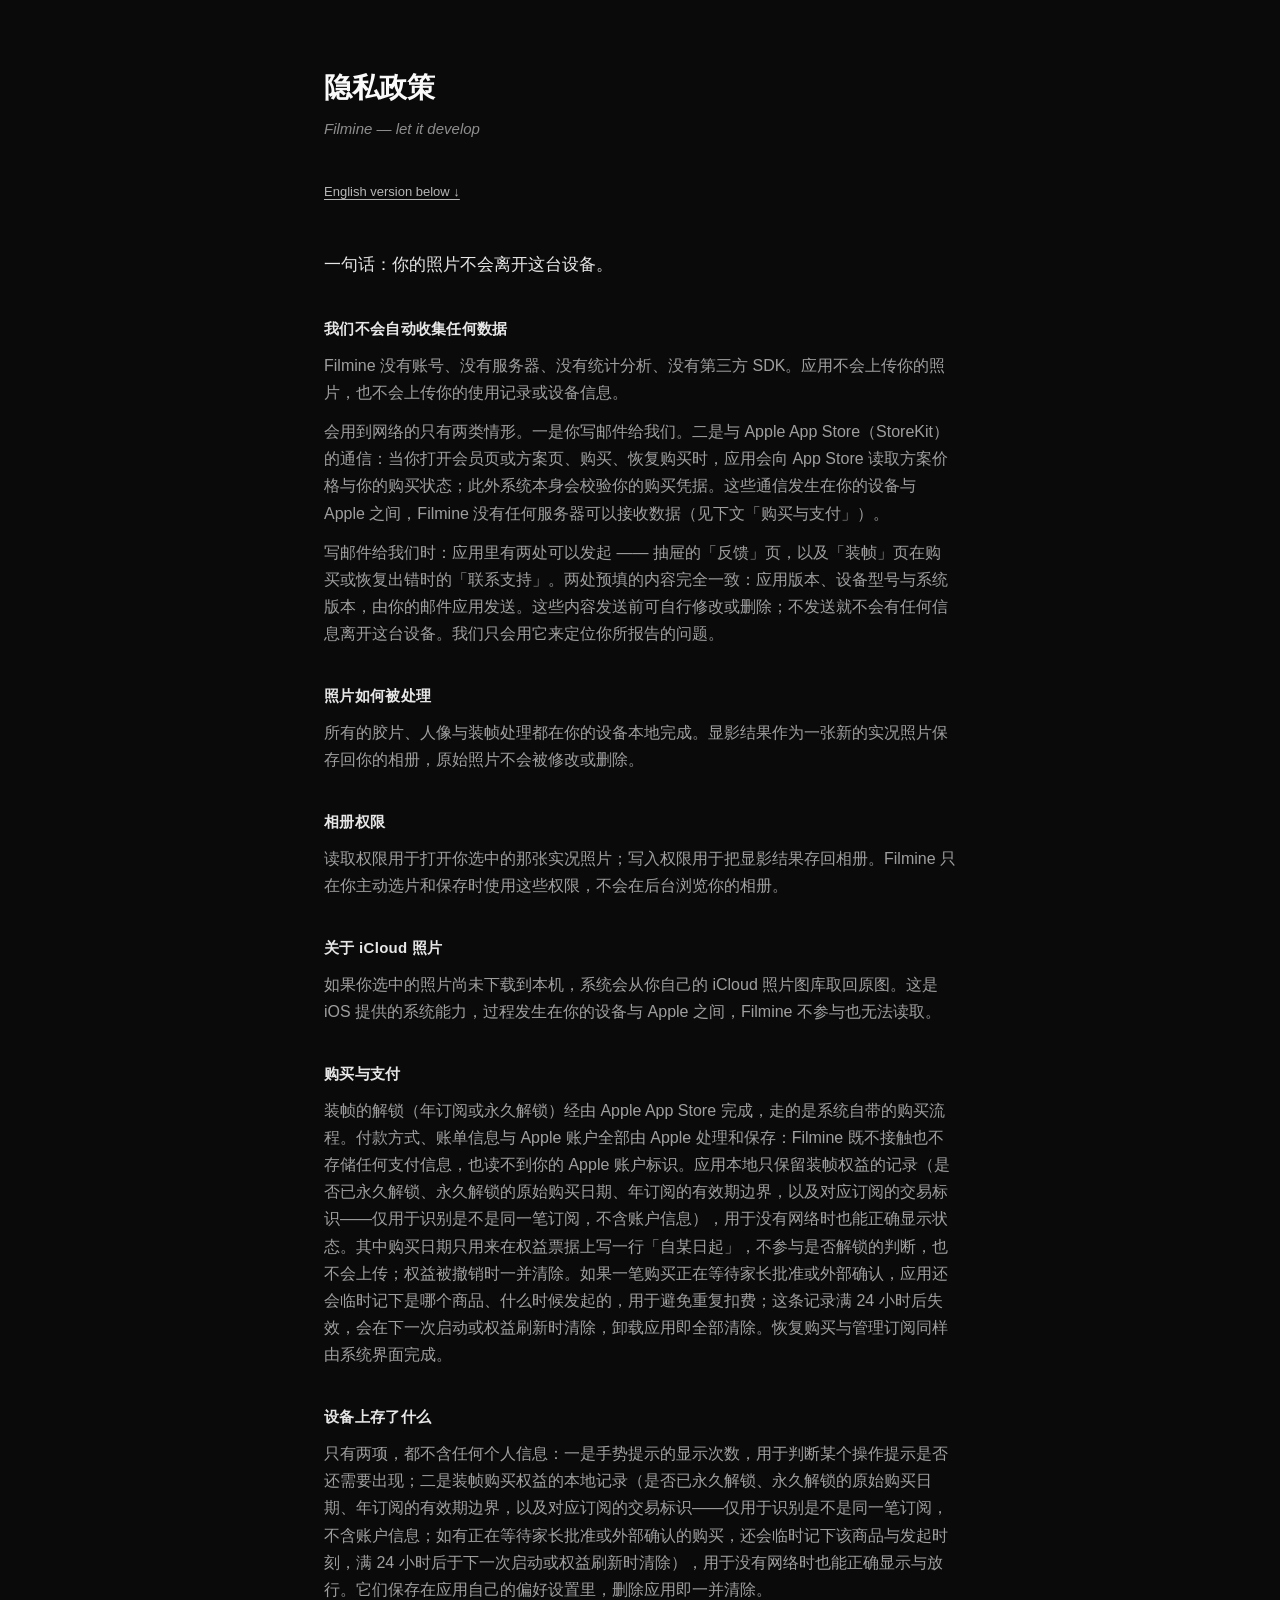
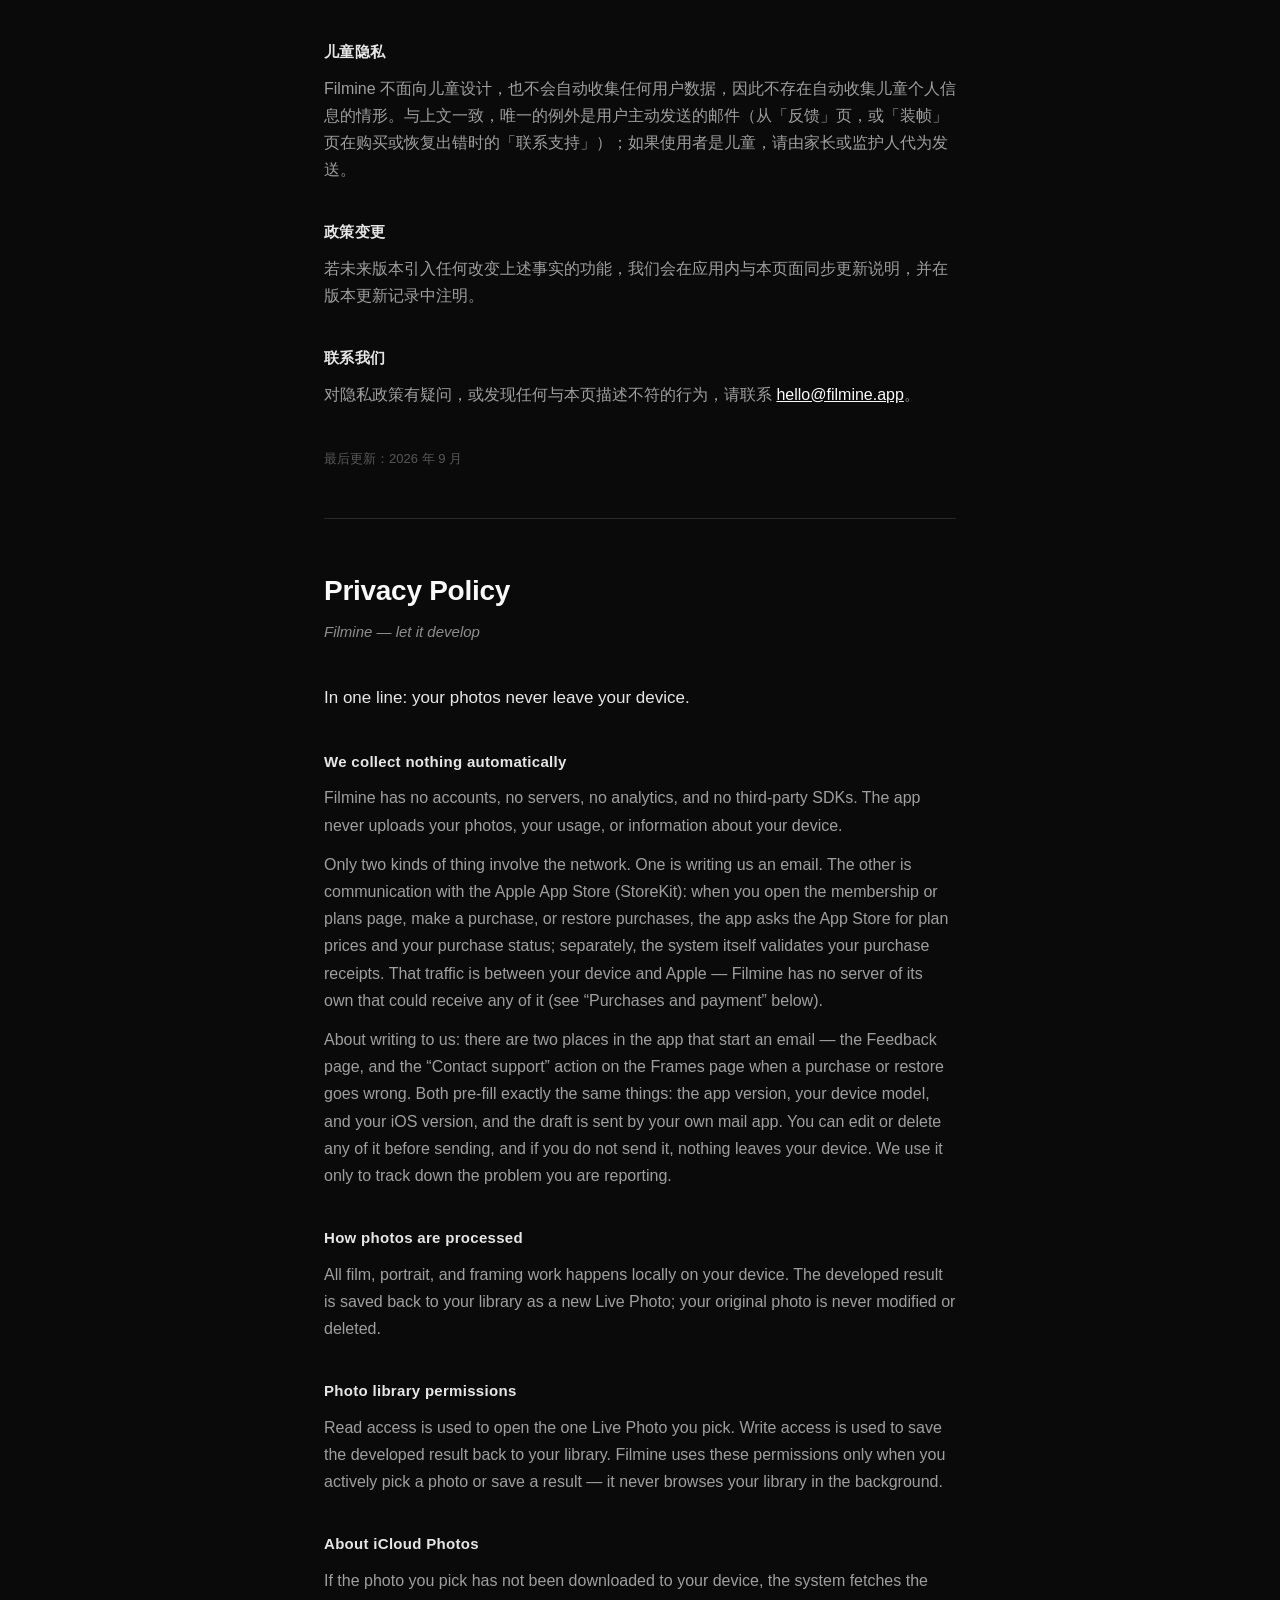
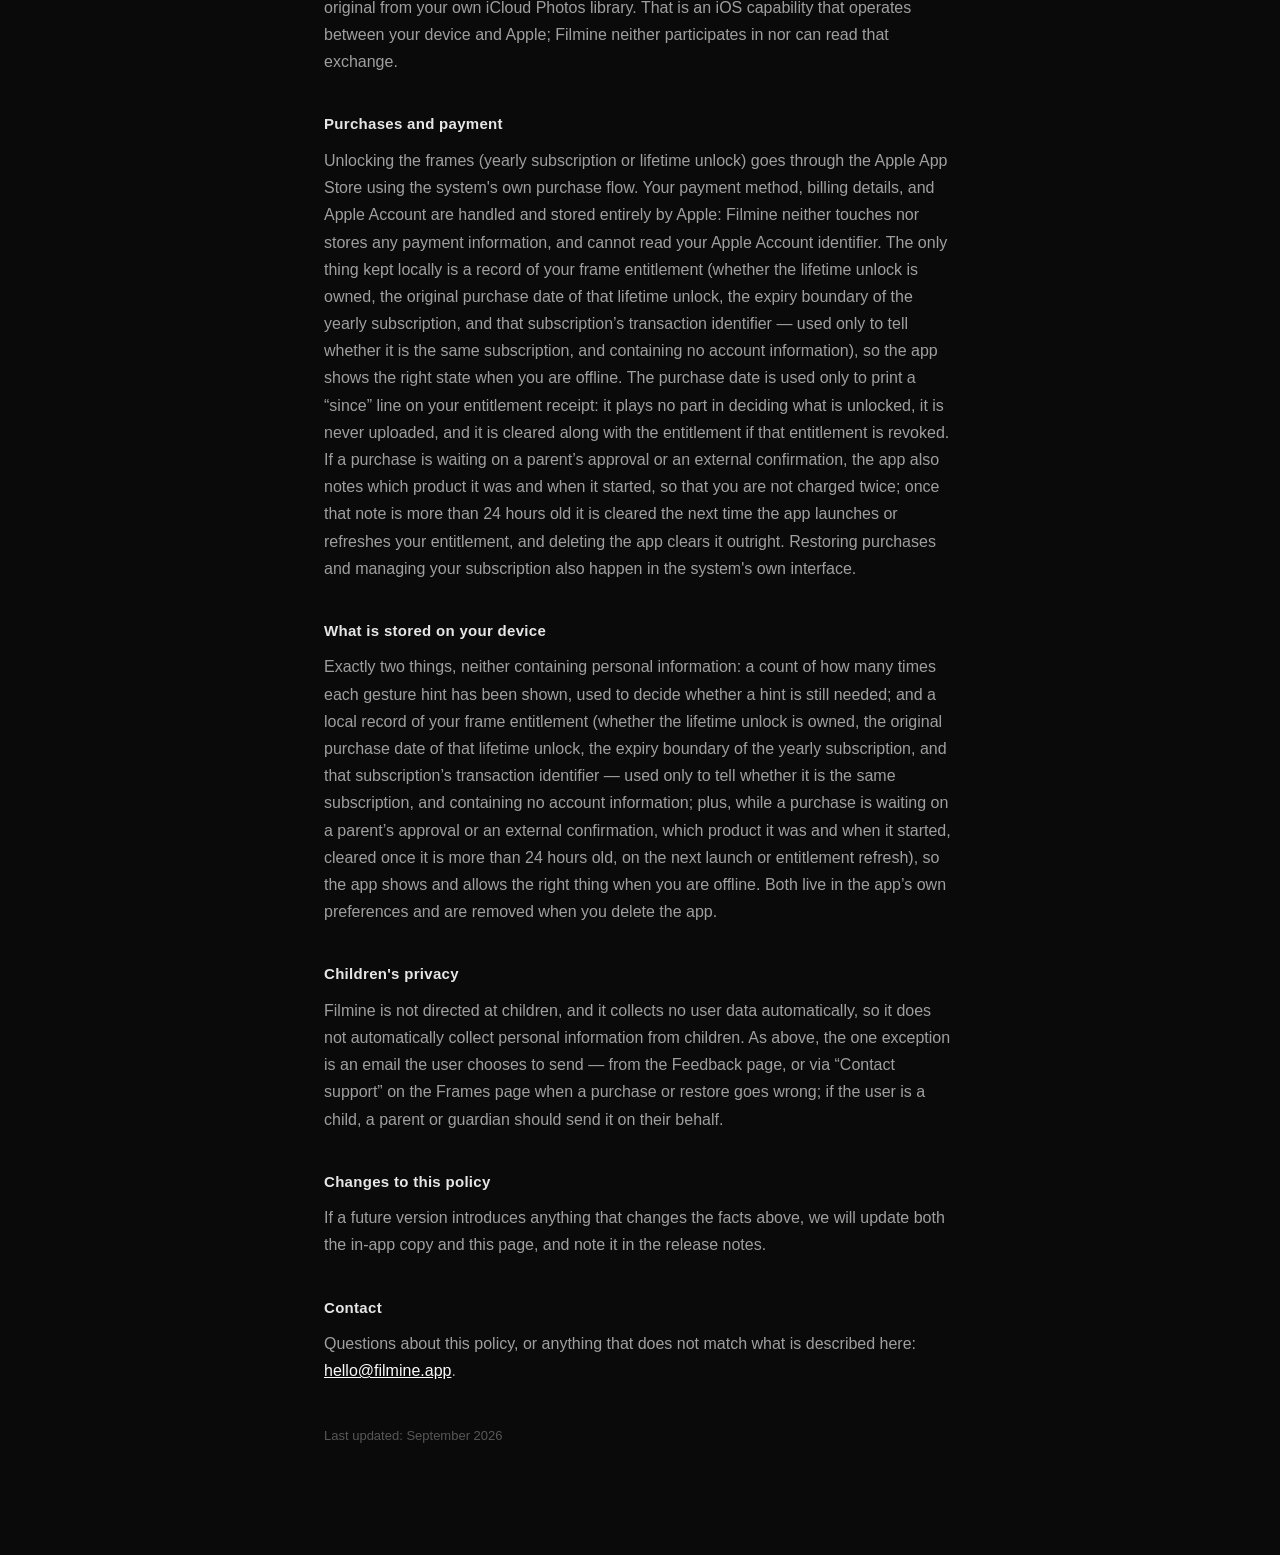
==== privacy.html @ 2b61131c "Publish Filmine public pages (privacy / support)" ====
<!doctype html>
<html lang="zh-Hans">
<head>
<meta charset="utf-8">
<meta name="viewport" content="width=device-width, initial-scale=1">
<title>Filmine — 隐私政策 / Privacy Policy</title>
<style>
  /* 品牌红线(CLAUDE.md 设计原则 3 / design/tokens.json):Portra 黄只标
     active / selected / developing,严禁装饰性使用。静态页面没有任何 active
     状态,所以标题/标语/导航一律走 paper 层级,层次由 weight + opacity 建立。
     --portra 保留在 token 表里仅供 CTA 使用(见 support.html 的 .mail)。 */
  :root{--ink:#0A0A0A;--paper:#FAFAFA;--portra:#FAC775;--muted:rgba(250,250,250,.62);--rule:rgba(250,250,250,.12)}
  *{box-sizing:border-box}
  body{margin:0;background:var(--ink);color:var(--paper);
       font:16px/1.7 -apple-system,BlinkMacSystemFont,"Segoe UI","PingFang SC","Hiragino Sans GB",sans-serif;
       -webkit-font-smoothing:antialiased}
  .wrap{max-width:680px;margin:0 auto;padding:64px 24px 96px}
  h1{font-size:28px;font-weight:600;letter-spacing:-.01em;margin:0 0 4px}
  .brand{font-style:italic;color:rgba(250,250,250,.55);font-size:15px;margin:0 0 40px}
  h2{font-size:15px;font-weight:600;color:rgba(250,250,250,.92);margin:36px 0 10px;letter-spacing:.02em}
  p{color:var(--muted);margin:0 0 12px}
  .lede{color:rgba(250,250,250,.92);font-size:17px;font-weight:500;margin:0 0 32px}
  hr{border:0;border-top:1px solid var(--rule);margin:48px 0}
  a{color:var(--paper)}
  .meta{color:rgba(250,250,250,.32);font-size:13px;margin-top:40px}
  .lang{font-size:13px;color:rgba(250,250,250,.45);margin-bottom:48px}
  .lang a{color:rgba(250,250,250,.72);text-decoration:underline;text-underline-offset:3px}
</style>
</head>
<body>
<div class="wrap">

  <h1>隐私政策</h1>
  <p class="brand">Filmine — let it develop</p>
  <p class="lang"><a href="#en">English version below ↓</a></p>

  <p class="lede">一句话：你的照片不会离开这台设备。</p>

  <h2>我们不会自动收集任何数据</h2>
  <p>Filmine 没有账号、没有服务器、没有统计分析、没有第三方 SDK。应用不会上传你的照片，也不会上传你的使用记录或设备信息。</p>
  <p>会用到网络的只有两类情形。一是你写邮件给我们。二是与 Apple App Store（StoreKit）的通信：当你打开会员页或方案页、购买、恢复购买时，应用会向 App Store 读取方案价格与你的购买状态；此外系统本身会校验你的购买凭据。这些通信发生在你的设备与 Apple 之间，Filmine 没有任何服务器可以接收数据（见下文「购买与支付」）。</p>
  <p>写邮件给我们时：应用里有两处可以发起 —— 抽屉的「反馈」页，以及「装帧」页在购买或恢复出错时的「联系支持」。两处预填的内容完全一致：应用版本、设备型号与系统版本，由你的邮件应用发送。这些内容发送前可自行修改或删除；不发送就不会有任何信息离开这台设备。我们只会用它来定位你所报告的问题。</p>

  <h2>照片如何被处理</h2>
  <p>所有的胶片、人像与装帧处理都在你的设备本地完成。显影结果作为一张新的实况照片保存回你的相册，原始照片不会被修改或删除。</p>

  <h2>相册权限</h2>
  <p>读取权限用于打开你选中的那张实况照片；写入权限用于把显影结果存回相册。Filmine 只在你主动选片和保存时使用这些权限，不会在后台浏览你的相册。</p>

  <h2>关于 iCloud 照片</h2>
  <p>如果你选中的照片尚未下载到本机，系统会从你自己的 iCloud 照片图库取回原图。这是 iOS 提供的系统能力，过程发生在你的设备与 Apple 之间，Filmine 不参与也无法读取。</p>

  <h2>购买与支付</h2>
  <p>装帧的解锁（年订阅或永久解锁）经由 Apple App Store 完成，走的是系统自带的购买流程。付款方式、账单信息与 Apple 账户全部由 Apple 处理和保存：Filmine 既不接触也不存储任何支付信息，也读不到你的 Apple 账户标识。应用本地只保留装帧权益的记录（是否已永久解锁、永久解锁的原始购买日期、年订阅的有效期边界，以及对应订阅的交易标识——仅用于识别是不是同一笔订阅，不含账户信息），用于没有网络时也能正确显示状态。其中购买日期只用来在权益票据上写一行「自某日起」，不参与是否解锁的判断，也不会上传；权益被撤销时一并清除。如果一笔购买正在等待家长批准或外部确认，应用还会临时记下是哪个商品、什么时候发起的，用于避免重复扣费；这条记录满 24 小时后失效，会在下一次启动或权益刷新时清除，卸载应用即全部清除。恢复购买与管理订阅同样由系统界面完成。</p>

  <h2>设备上存了什么</h2>
  <p>只有两项，都不含任何个人信息：一是手势提示的显示次数，用于判断某个操作提示是否还需要出现；二是装帧购买权益的本地记录（是否已永久解锁、永久解锁的原始购买日期、年订阅的有效期边界，以及对应订阅的交易标识——仅用于识别是不是同一笔订阅，不含账户信息；如有正在等待家长批准或外部确认的购买，还会临时记下该商品与发起时刻，满 24 小时后于下一次启动或权益刷新时清除），用于没有网络时也能正确显示与放行。它们保存在应用自己的偏好设置里，删除应用即一并清除。</p>

  <h2>儿童隐私</h2>
  <p>Filmine 不面向儿童设计，也不会自动收集任何用户数据，因此不存在自动收集儿童个人信息的情形。与上文一致，唯一的例外是用户主动发送的邮件（从「反馈」页，或「装帧」页在购买或恢复出错时的「联系支持」）；如果使用者是儿童，请由家长或监护人代为发送。</p>

  <h2>政策变更</h2>
  <p>若未来版本引入任何改变上述事实的功能，我们会在应用内与本页面同步更新说明，并在版本更新记录中注明。</p>

  <h2>联系我们</h2>
  <p>对隐私政策有疑问，或发现任何与本页描述不符的行为，请联系 <a href="mailto:hello@filmine.app">hello@filmine.app</a>。</p>

  <p class="meta">最后更新：2026 年 9 月</p>

  <hr>

  <h1 id="en">Privacy Policy</h1>
  <p class="brand">Filmine — let it develop</p>

  <p class="lede">In one line: your photos never leave your device.</p>

  <h2>We collect nothing automatically</h2>
  <p>Filmine has no accounts, no servers, no analytics, and no third-party SDKs. The app never uploads your photos, your usage, or information about your device.</p>
  <p>Only two kinds of thing involve the network. One is writing us an email. The other is communication with the Apple App Store (StoreKit): when you open the membership or plans page, make a purchase, or restore purchases, the app asks the App Store for plan prices and your purchase status; separately, the system itself validates your purchase receipts. That traffic is between your device and Apple &mdash; Filmine has no server of its own that could receive any of it (see &ldquo;Purchases and payment&rdquo; below).</p>
  <p>About writing to us: there are two places in the app that start an email &mdash; the Feedback page, and the &ldquo;Contact support&rdquo; action on the Frames page when a purchase or restore goes wrong. Both pre-fill exactly the same things: the app version, your device model, and your iOS version, and the draft is sent by your own mail app. You can edit or delete any of it before sending, and if you do not send it, nothing leaves your device. We use it only to track down the problem you are reporting.</p>

  <h2>How photos are processed</h2>
  <p>All film, portrait, and framing work happens locally on your device. The developed result is saved back to your library as a new Live Photo; your original photo is never modified or deleted.</p>

  <h2>Photo library permissions</h2>
  <p>Read access is used to open the one Live Photo you pick. Write access is used to save the developed result back to your library. Filmine uses these permissions only when you actively pick a photo or save a result — it never browses your library in the background.</p>

  <h2>About iCloud Photos</h2>
  <p>If the photo you pick has not been downloaded to your device, the system fetches the original from your own iCloud Photos library. That is an iOS capability that operates between your device and Apple; Filmine neither participates in nor can read that exchange.</p>

  <h2>Purchases and payment</h2>
  <p>Unlocking the frames (yearly subscription or lifetime unlock) goes through the Apple App Store using the system's own purchase flow. Your payment method, billing details, and Apple Account are handled and stored entirely by Apple: Filmine neither touches nor stores any payment information, and cannot read your Apple Account identifier. The only thing kept locally is a record of your frame entitlement (whether the lifetime unlock is owned, the original purchase date of that lifetime unlock, the expiry boundary of the yearly subscription, and that subscription&rsquo;s transaction identifier &mdash; used only to tell whether it is the same subscription, and containing no account information), so the app shows the right state when you are offline. The purchase date is used only to print a &ldquo;since&rdquo; line on your entitlement receipt: it plays no part in deciding what is unlocked, it is never uploaded, and it is cleared along with the entitlement if that entitlement is revoked. If a purchase is waiting on a parent&rsquo;s approval or an external confirmation, the app also notes which product it was and when it started, so that you are not charged twice; once that note is more than 24 hours old it is cleared the next time the app launches or refreshes your entitlement, and deleting the app clears it outright. Restoring purchases and managing your subscription also happen in the system's own interface.</p>

  <h2>What is stored on your device</h2>
  <p>Exactly two things, neither containing personal information: a count of how many times each gesture hint has been shown, used to decide whether a hint is still needed; and a local record of your frame entitlement (whether the lifetime unlock is owned, the original purchase date of that lifetime unlock, the expiry boundary of the yearly subscription, and that subscription&rsquo;s transaction identifier &mdash; used only to tell whether it is the same subscription, and containing no account information; plus, while a purchase is waiting on a parent&rsquo;s approval or an external confirmation, which product it was and when it started, cleared once it is more than 24 hours old, on the next launch or entitlement refresh), so the app shows and allows the right thing when you are offline. Both live in the app&rsquo;s own preferences and are removed when you delete the app.</p>

  <h2>Children's privacy</h2>
  <p>Filmine is not directed at children, and it collects no user data automatically, so it does not automatically collect personal information from children. As above, the one exception is an email the user chooses to send &mdash; from the Feedback page, or via &ldquo;Contact support&rdquo; on the Frames page when a purchase or restore goes wrong; if the user is a child, a parent or guardian should send it on their behalf.</p>

  <h2>Changes to this policy</h2>
  <p>If a future version introduces anything that changes the facts above, we will update both the in-app copy and this page, and note it in the release notes.</p>

  <h2>Contact</h2>
  <p>Questions about this policy, or anything that does not match what is described here: <a href="mailto:hello@filmine.app">hello@filmine.app</a>.</p>

  <p class="meta">Last updated: September 2026</p>

</div>
</body>
</html>
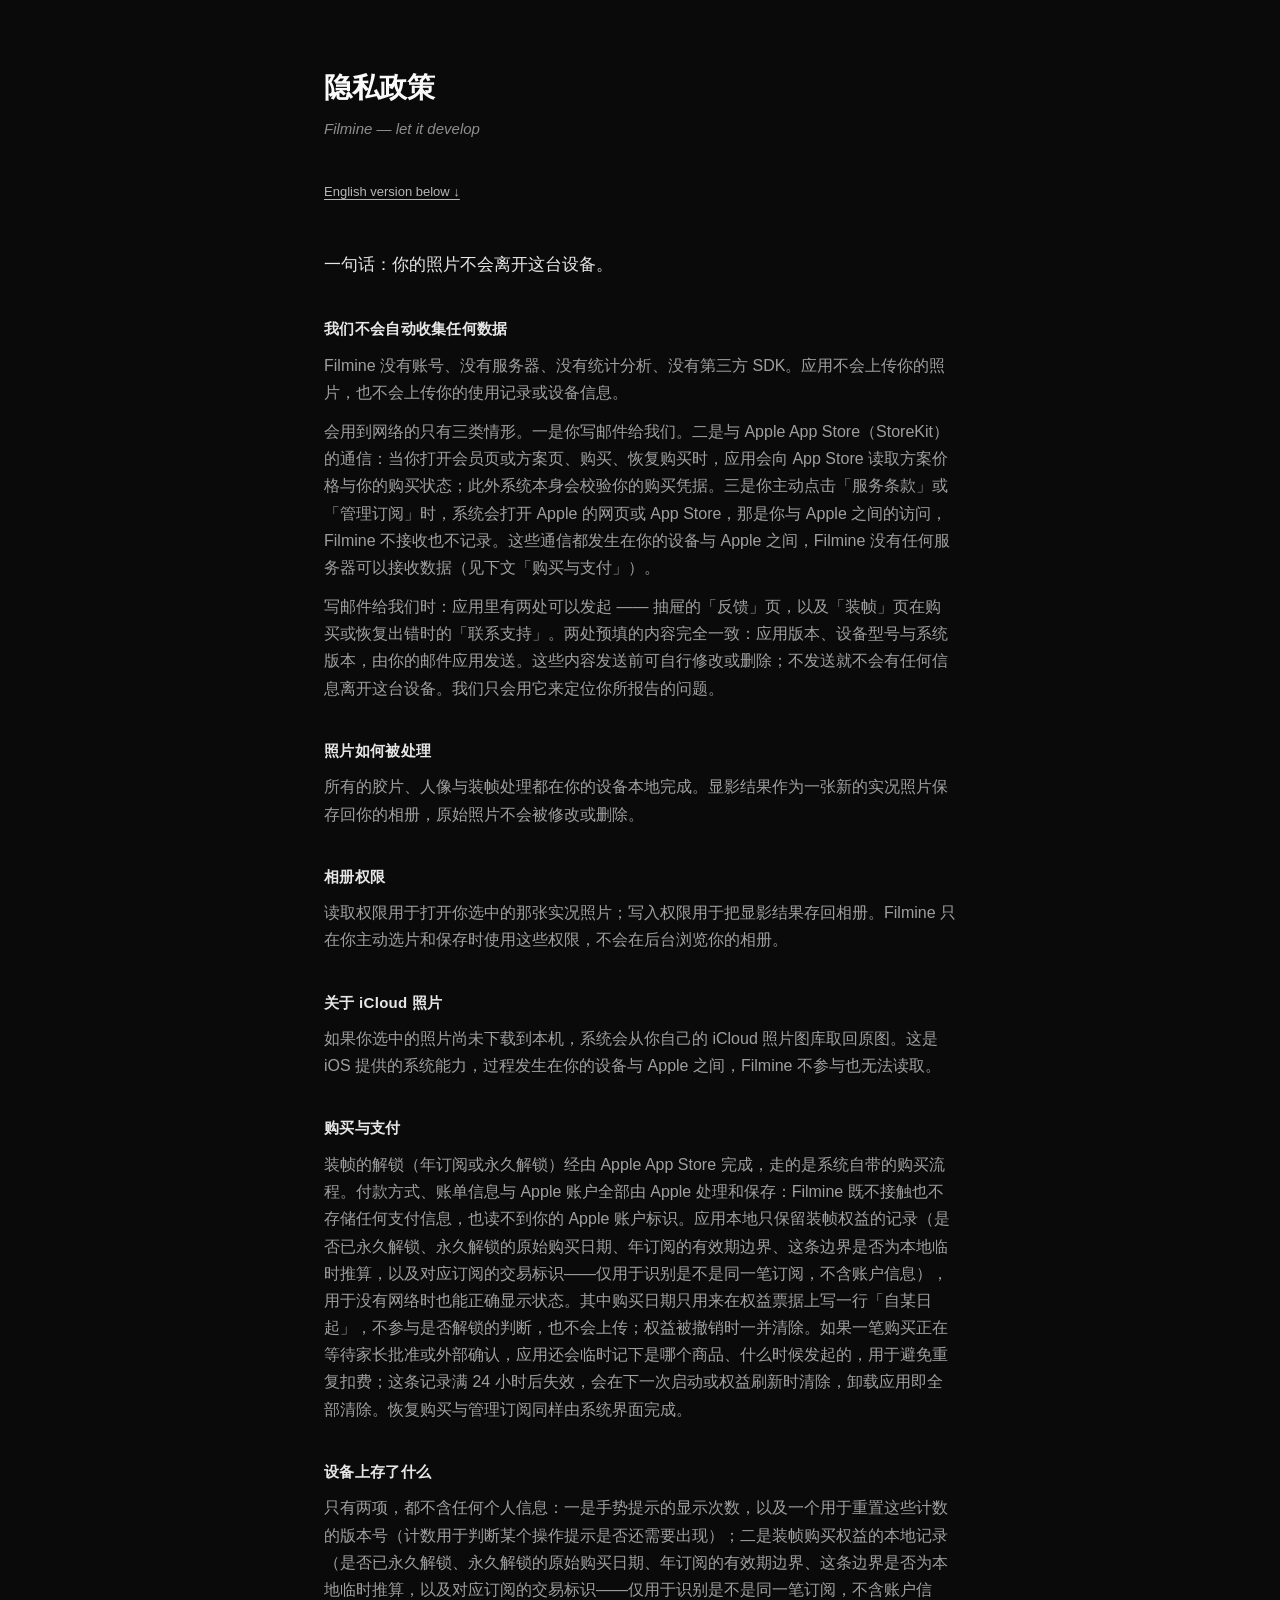
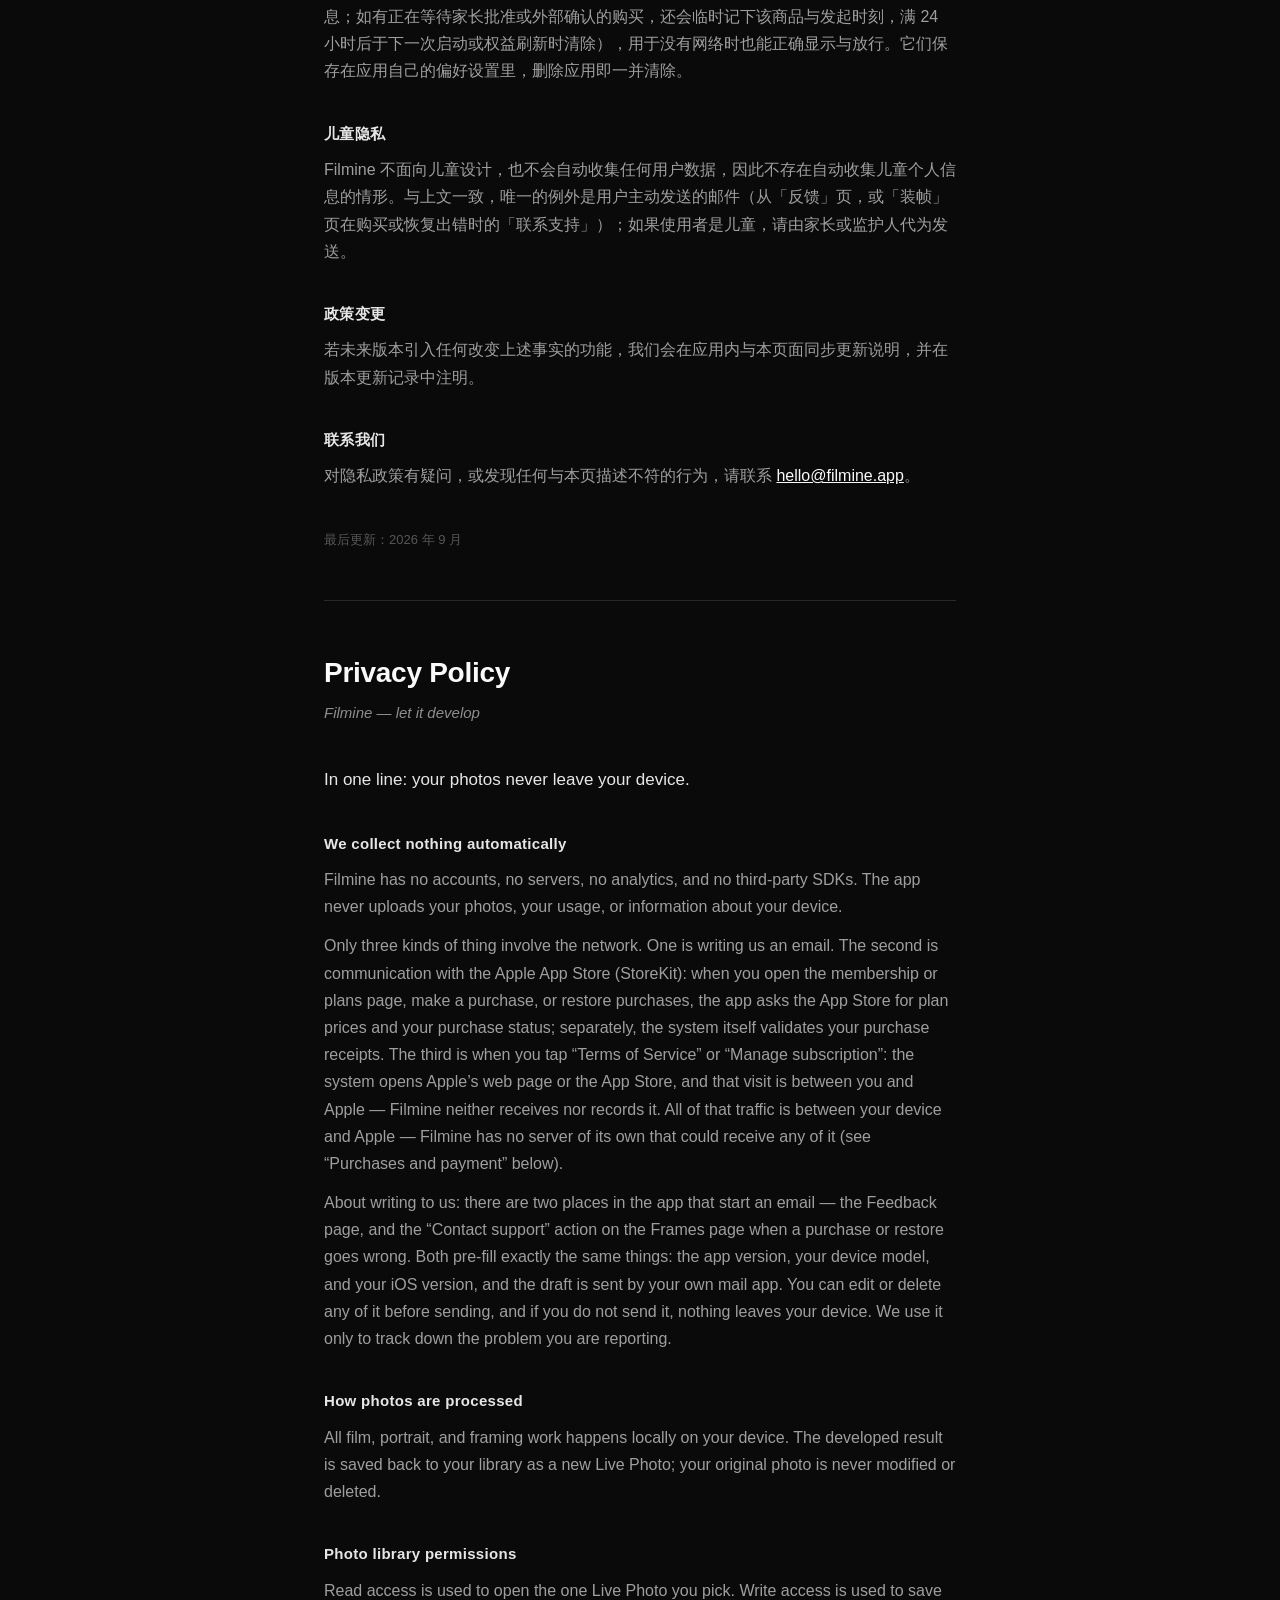
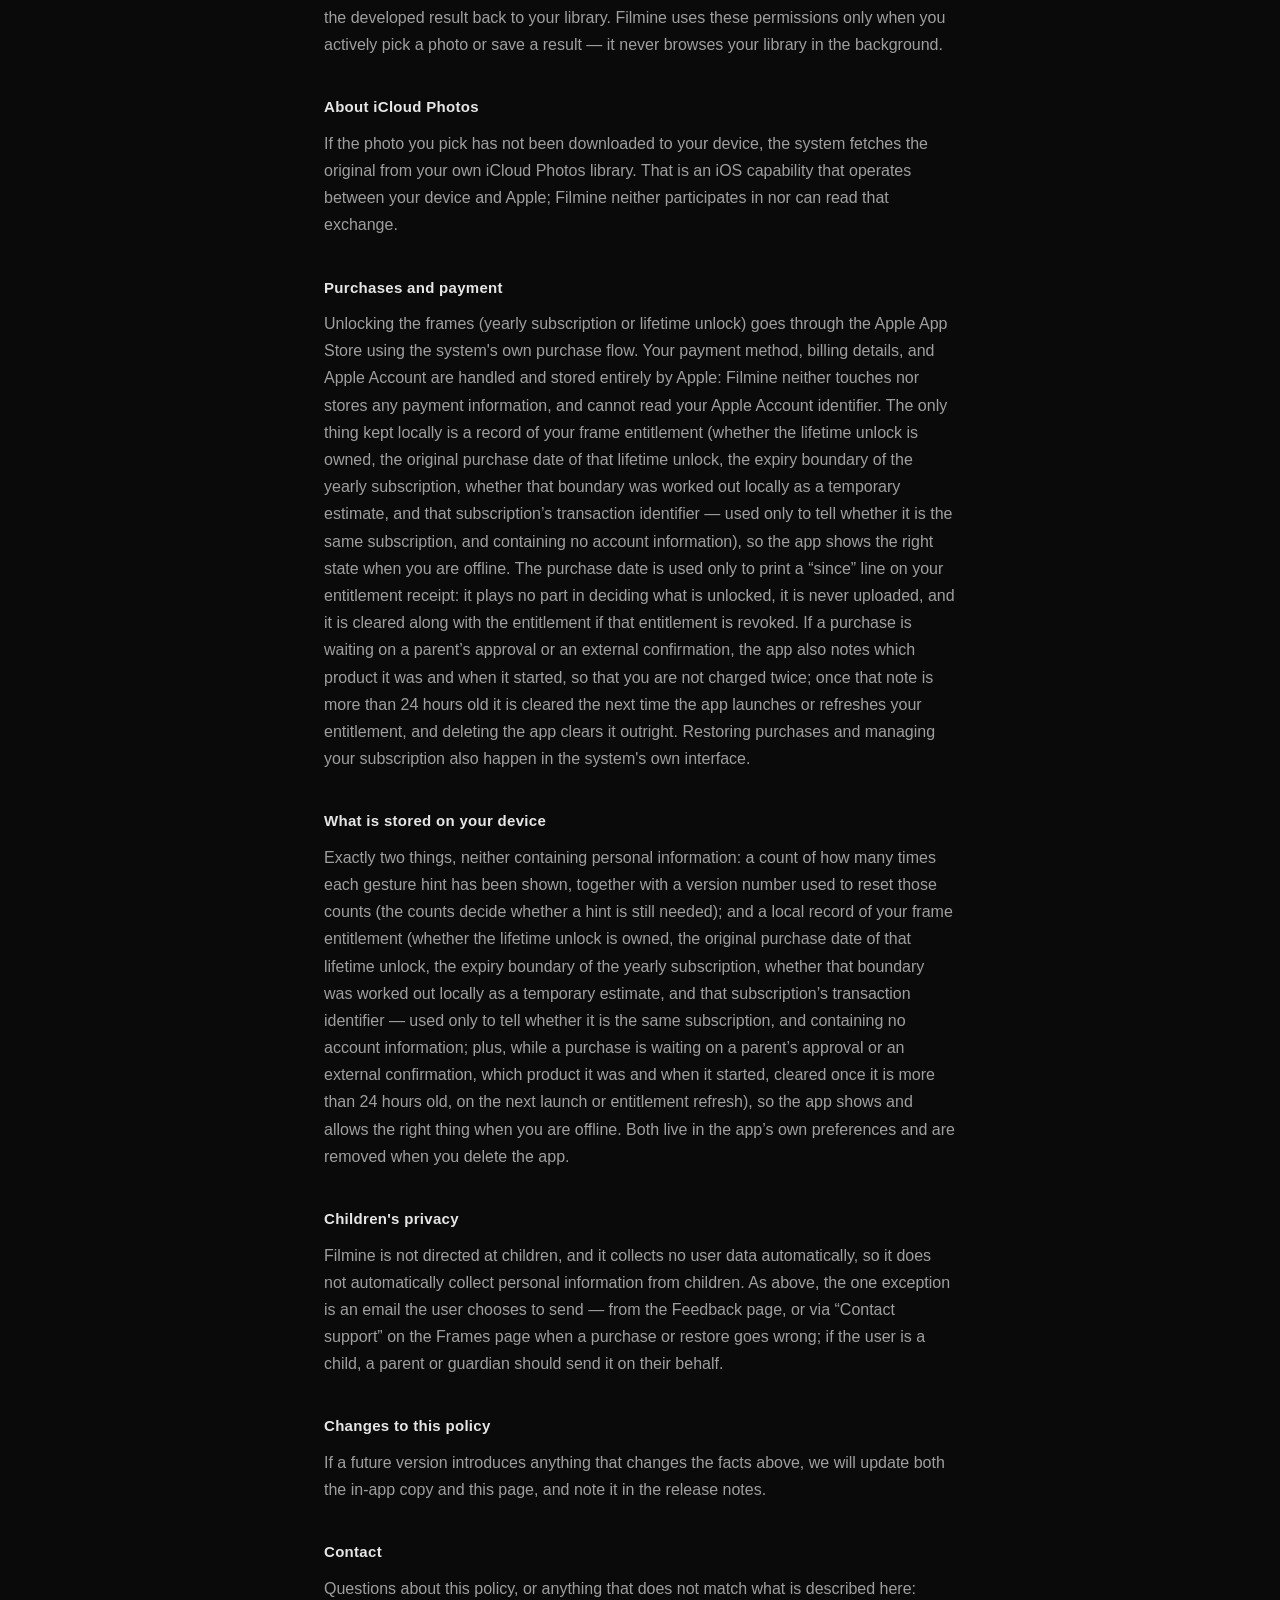
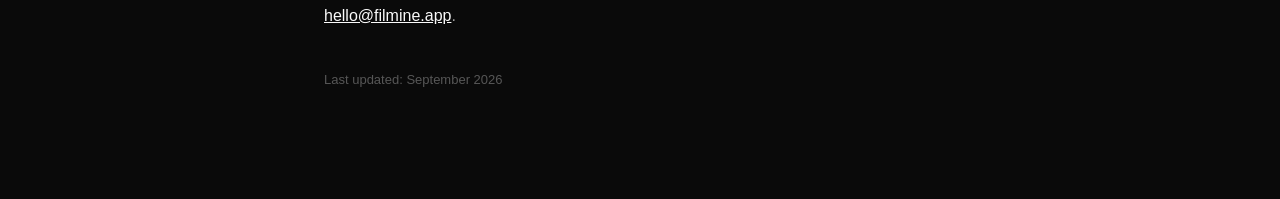
==== commit a39a5fef: "privacy: I-1~I-5 + CO-F1 —— 补落盘键披露、儿童隐私与政策变更两节已在、首段措辞对齐、网络情形两类→三类(Apple EULA / 管理订阅外链) 源:kinrooo/ili" ====
--- a/privacy.html
+++ b/privacy.html
@@ -38,7 +38,7 @@
 
   <h2>我们不会自动收集任何数据</h2>
   <p>Filmine 没有账号、没有服务器、没有统计分析、没有第三方 SDK。应用不会上传你的照片，也不会上传你的使用记录或设备信息。</p>
-  <p>会用到网络的只有两类情形。一是你写邮件给我们。二是与 Apple App Store（StoreKit）的通信：当你打开会员页或方案页、购买、恢复购买时，应用会向 App Store 读取方案价格与你的购买状态；此外系统本身会校验你的购买凭据。这些通信发生在你的设备与 Apple 之间，Filmine 没有任何服务器可以接收数据（见下文「购买与支付」）。</p>
+  <p>会用到网络的只有三类情形。一是你写邮件给我们。二是与 Apple App Store（StoreKit）的通信：当你打开会员页或方案页、购买、恢复购买时，应用会向 App Store 读取方案价格与你的购买状态；此外系统本身会校验你的购买凭据。三是你主动点击「服务条款」或「管理订阅」时，系统会打开 Apple 的网页或 App Store，那是你与 Apple 之间的访问，Filmine 不接收也不记录。这些通信都发生在你的设备与 Apple 之间，Filmine 没有任何服务器可以接收数据（见下文「购买与支付」）。</p>
   <p>写邮件给我们时：应用里有两处可以发起 —— 抽屉的「反馈」页，以及「装帧」页在购买或恢复出错时的「联系支持」。两处预填的内容完全一致：应用版本、设备型号与系统版本，由你的邮件应用发送。这些内容发送前可自行修改或删除；不发送就不会有任何信息离开这台设备。我们只会用它来定位你所报告的问题。</p>
 
   <h2>照片如何被处理</h2>
@@ -51,10 +51,10 @@
   <p>如果你选中的照片尚未下载到本机，系统会从你自己的 iCloud 照片图库取回原图。这是 iOS 提供的系统能力，过程发生在你的设备与 Apple 之间，Filmine 不参与也无法读取。</p>
 
   <h2>购买与支付</h2>
-  <p>装帧的解锁（年订阅或永久解锁）经由 Apple App Store 完成，走的是系统自带的购买流程。付款方式、账单信息与 Apple 账户全部由 Apple 处理和保存：Filmine 既不接触也不存储任何支付信息，也读不到你的 Apple 账户标识。应用本地只保留装帧权益的记录（是否已永久解锁、永久解锁的原始购买日期、年订阅的有效期边界，以及对应订阅的交易标识——仅用于识别是不是同一笔订阅，不含账户信息），用于没有网络时也能正确显示状态。其中购买日期只用来在权益票据上写一行「自某日起」，不参与是否解锁的判断，也不会上传；权益被撤销时一并清除。如果一笔购买正在等待家长批准或外部确认，应用还会临时记下是哪个商品、什么时候发起的，用于避免重复扣费；这条记录满 24 小时后失效，会在下一次启动或权益刷新时清除，卸载应用即全部清除。恢复购买与管理订阅同样由系统界面完成。</p>
+  <p>装帧的解锁（年订阅或永久解锁）经由 Apple App Store 完成，走的是系统自带的购买流程。付款方式、账单信息与 Apple 账户全部由 Apple 处理和保存：Filmine 既不接触也不存储任何支付信息，也读不到你的 Apple 账户标识。应用本地只保留装帧权益的记录（是否已永久解锁、永久解锁的原始购买日期、年订阅的有效期边界、这条边界是否为本地临时推算，以及对应订阅的交易标识——仅用于识别是不是同一笔订阅，不含账户信息），用于没有网络时也能正确显示状态。其中购买日期只用来在权益票据上写一行「自某日起」，不参与是否解锁的判断，也不会上传；权益被撤销时一并清除。如果一笔购买正在等待家长批准或外部确认，应用还会临时记下是哪个商品、什么时候发起的，用于避免重复扣费；这条记录满 24 小时后失效，会在下一次启动或权益刷新时清除，卸载应用即全部清除。恢复购买与管理订阅同样由系统界面完成。</p>
 
   <h2>设备上存了什么</h2>
-  <p>只有两项，都不含任何个人信息：一是手势提示的显示次数，用于判断某个操作提示是否还需要出现；二是装帧购买权益的本地记录（是否已永久解锁、永久解锁的原始购买日期、年订阅的有效期边界，以及对应订阅的交易标识——仅用于识别是不是同一笔订阅，不含账户信息；如有正在等待家长批准或外部确认的购买，还会临时记下该商品与发起时刻，满 24 小时后于下一次启动或权益刷新时清除），用于没有网络时也能正确显示与放行。它们保存在应用自己的偏好设置里，删除应用即一并清除。</p>
+  <p>只有两项，都不含任何个人信息：一是手势提示的显示次数，以及一个用于重置这些计数的版本号（计数用于判断某个操作提示是否还需要出现）；二是装帧购买权益的本地记录（是否已永久解锁、永久解锁的原始购买日期、年订阅的有效期边界、这条边界是否为本地临时推算，以及对应订阅的交易标识——仅用于识别是不是同一笔订阅，不含账户信息；如有正在等待家长批准或外部确认的购买，还会临时记下该商品与发起时刻，满 24 小时后于下一次启动或权益刷新时清除），用于没有网络时也能正确显示与放行。它们保存在应用自己的偏好设置里，删除应用即一并清除。</p>
 
   <h2>儿童隐私</h2>
   <p>Filmine 不面向儿童设计，也不会自动收集任何用户数据，因此不存在自动收集儿童个人信息的情形。与上文一致，唯一的例外是用户主动发送的邮件（从「反馈」页，或「装帧」页在购买或恢复出错时的「联系支持」）；如果使用者是儿童，请由家长或监护人代为发送。</p>
@@ -76,7 +76,7 @@
 
   <h2>We collect nothing automatically</h2>
   <p>Filmine has no accounts, no servers, no analytics, and no third-party SDKs. The app never uploads your photos, your usage, or information about your device.</p>
-  <p>Only two kinds of thing involve the network. One is writing us an email. The other is communication with the Apple App Store (StoreKit): when you open the membership or plans page, make a purchase, or restore purchases, the app asks the App Store for plan prices and your purchase status; separately, the system itself validates your purchase receipts. That traffic is between your device and Apple &mdash; Filmine has no server of its own that could receive any of it (see &ldquo;Purchases and payment&rdquo; below).</p>
+  <p>Only three kinds of thing involve the network. One is writing us an email. The second is communication with the Apple App Store (StoreKit): when you open the membership or plans page, make a purchase, or restore purchases, the app asks the App Store for plan prices and your purchase status; separately, the system itself validates your purchase receipts. The third is when you tap &ldquo;Terms of Service&rdquo; or &ldquo;Manage subscription&rdquo;: the system opens Apple&rsquo;s web page or the App Store, and that visit is between you and Apple &mdash; Filmine neither receives nor records it. All of that traffic is between your device and Apple &mdash; Filmine has no server of its own that could receive any of it (see &ldquo;Purchases and payment&rdquo; below).</p>
   <p>About writing to us: there are two places in the app that start an email &mdash; the Feedback page, and the &ldquo;Contact support&rdquo; action on the Frames page when a purchase or restore goes wrong. Both pre-fill exactly the same things: the app version, your device model, and your iOS version, and the draft is sent by your own mail app. You can edit or delete any of it before sending, and if you do not send it, nothing leaves your device. We use it only to track down the problem you are reporting.</p>
 
   <h2>How photos are processed</h2>
@@ -89,10 +89,10 @@
   <p>If the photo you pick has not been downloaded to your device, the system fetches the original from your own iCloud Photos library. That is an iOS capability that operates between your device and Apple; Filmine neither participates in nor can read that exchange.</p>
 
   <h2>Purchases and payment</h2>
-  <p>Unlocking the frames (yearly subscription or lifetime unlock) goes through the Apple App Store using the system's own purchase flow. Your payment method, billing details, and Apple Account are handled and stored entirely by Apple: Filmine neither touches nor stores any payment information, and cannot read your Apple Account identifier. The only thing kept locally is a record of your frame entitlement (whether the lifetime unlock is owned, the original purchase date of that lifetime unlock, the expiry boundary of the yearly subscription, and that subscription&rsquo;s transaction identifier &mdash; used only to tell whether it is the same subscription, and containing no account information), so the app shows the right state when you are offline. The purchase date is used only to print a &ldquo;since&rdquo; line on your entitlement receipt: it plays no part in deciding what is unlocked, it is never uploaded, and it is cleared along with the entitlement if that entitlement is revoked. If a purchase is waiting on a parent&rsquo;s approval or an external confirmation, the app also notes which product it was and when it started, so that you are not charged twice; once that note is more than 24 hours old it is cleared the next time the app launches or refreshes your entitlement, and deleting the app clears it outright. Restoring purchases and managing your subscription also happen in the system's own interface.</p>
+  <p>Unlocking the frames (yearly subscription or lifetime unlock) goes through the Apple App Store using the system's own purchase flow. Your payment method, billing details, and Apple Account are handled and stored entirely by Apple: Filmine neither touches nor stores any payment information, and cannot read your Apple Account identifier. The only thing kept locally is a record of your frame entitlement (whether the lifetime unlock is owned, the original purchase date of that lifetime unlock, the expiry boundary of the yearly subscription, whether that boundary was worked out locally as a temporary estimate, and that subscription&rsquo;s transaction identifier &mdash; used only to tell whether it is the same subscription, and containing no account information), so the app shows the right state when you are offline. The purchase date is used only to print a &ldquo;since&rdquo; line on your entitlement receipt: it plays no part in deciding what is unlocked, it is never uploaded, and it is cleared along with the entitlement if that entitlement is revoked. If a purchase is waiting on a parent&rsquo;s approval or an external confirmation, the app also notes which product it was and when it started, so that you are not charged twice; once that note is more than 24 hours old it is cleared the next time the app launches or refreshes your entitlement, and deleting the app clears it outright. Restoring purchases and managing your subscription also happen in the system's own interface.</p>
 
   <h2>What is stored on your device</h2>
-  <p>Exactly two things, neither containing personal information: a count of how many times each gesture hint has been shown, used to decide whether a hint is still needed; and a local record of your frame entitlement (whether the lifetime unlock is owned, the original purchase date of that lifetime unlock, the expiry boundary of the yearly subscription, and that subscription&rsquo;s transaction identifier &mdash; used only to tell whether it is the same subscription, and containing no account information; plus, while a purchase is waiting on a parent&rsquo;s approval or an external confirmation, which product it was and when it started, cleared once it is more than 24 hours old, on the next launch or entitlement refresh), so the app shows and allows the right thing when you are offline. Both live in the app&rsquo;s own preferences and are removed when you delete the app.</p>
+  <p>Exactly two things, neither containing personal information: a count of how many times each gesture hint has been shown, together with a version number used to reset those counts (the counts decide whether a hint is still needed); and a local record of your frame entitlement (whether the lifetime unlock is owned, the original purchase date of that lifetime unlock, the expiry boundary of the yearly subscription, whether that boundary was worked out locally as a temporary estimate, and that subscription&rsquo;s transaction identifier &mdash; used only to tell whether it is the same subscription, and containing no account information; plus, while a purchase is waiting on a parent&rsquo;s approval or an external confirmation, which product it was and when it started, cleared once it is more than 24 hours old, on the next launch or entitlement refresh), so the app shows and allows the right thing when you are offline. Both live in the app&rsquo;s own preferences and are removed when you delete the app.</p>
 
   <h2>Children's privacy</h2>
   <p>Filmine is not directed at children, and it collects no user data automatically, so it does not automatically collect personal information from children. As above, the one exception is an email the user chooses to send &mdash; from the Feedback page, or via &ldquo;Contact support&rdquo; on the Frames page when a purchase or restore goes wrong; if the user is a child, a parent or guardian should send it on their behalf.</p>
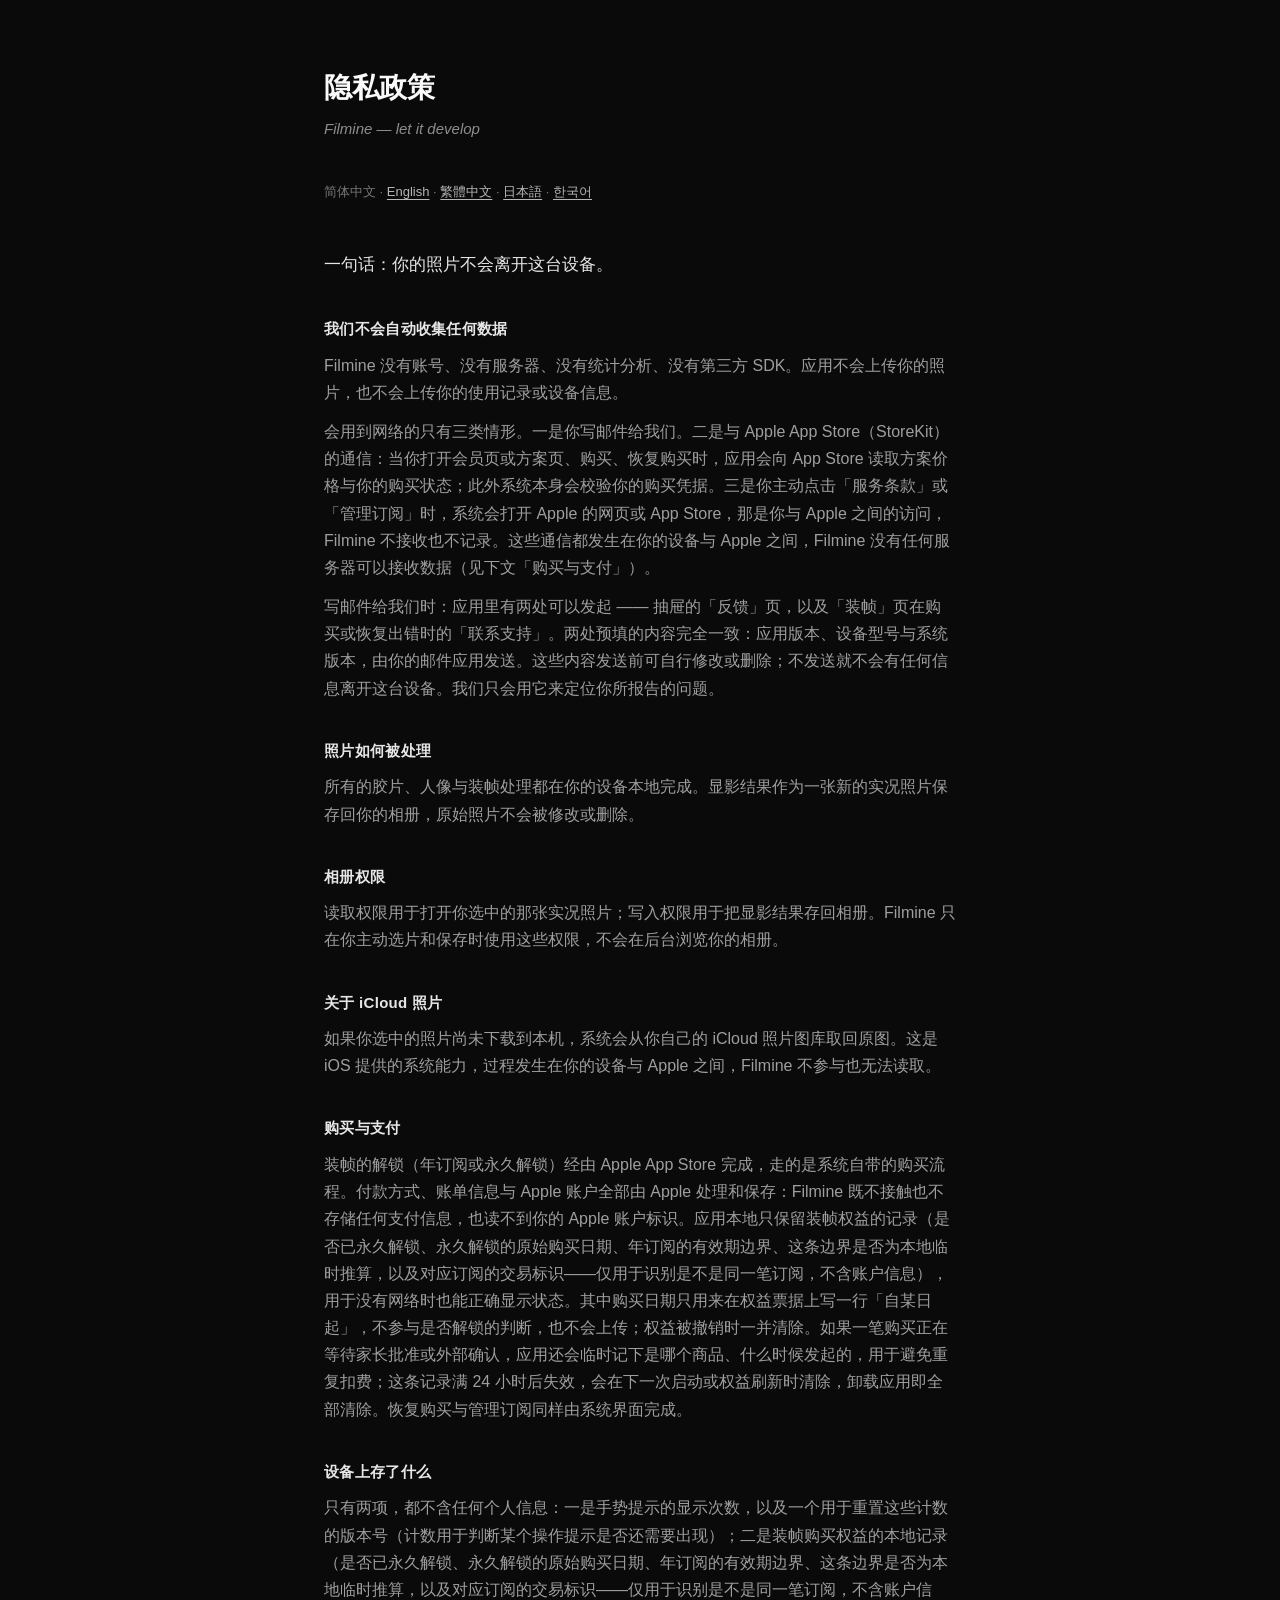
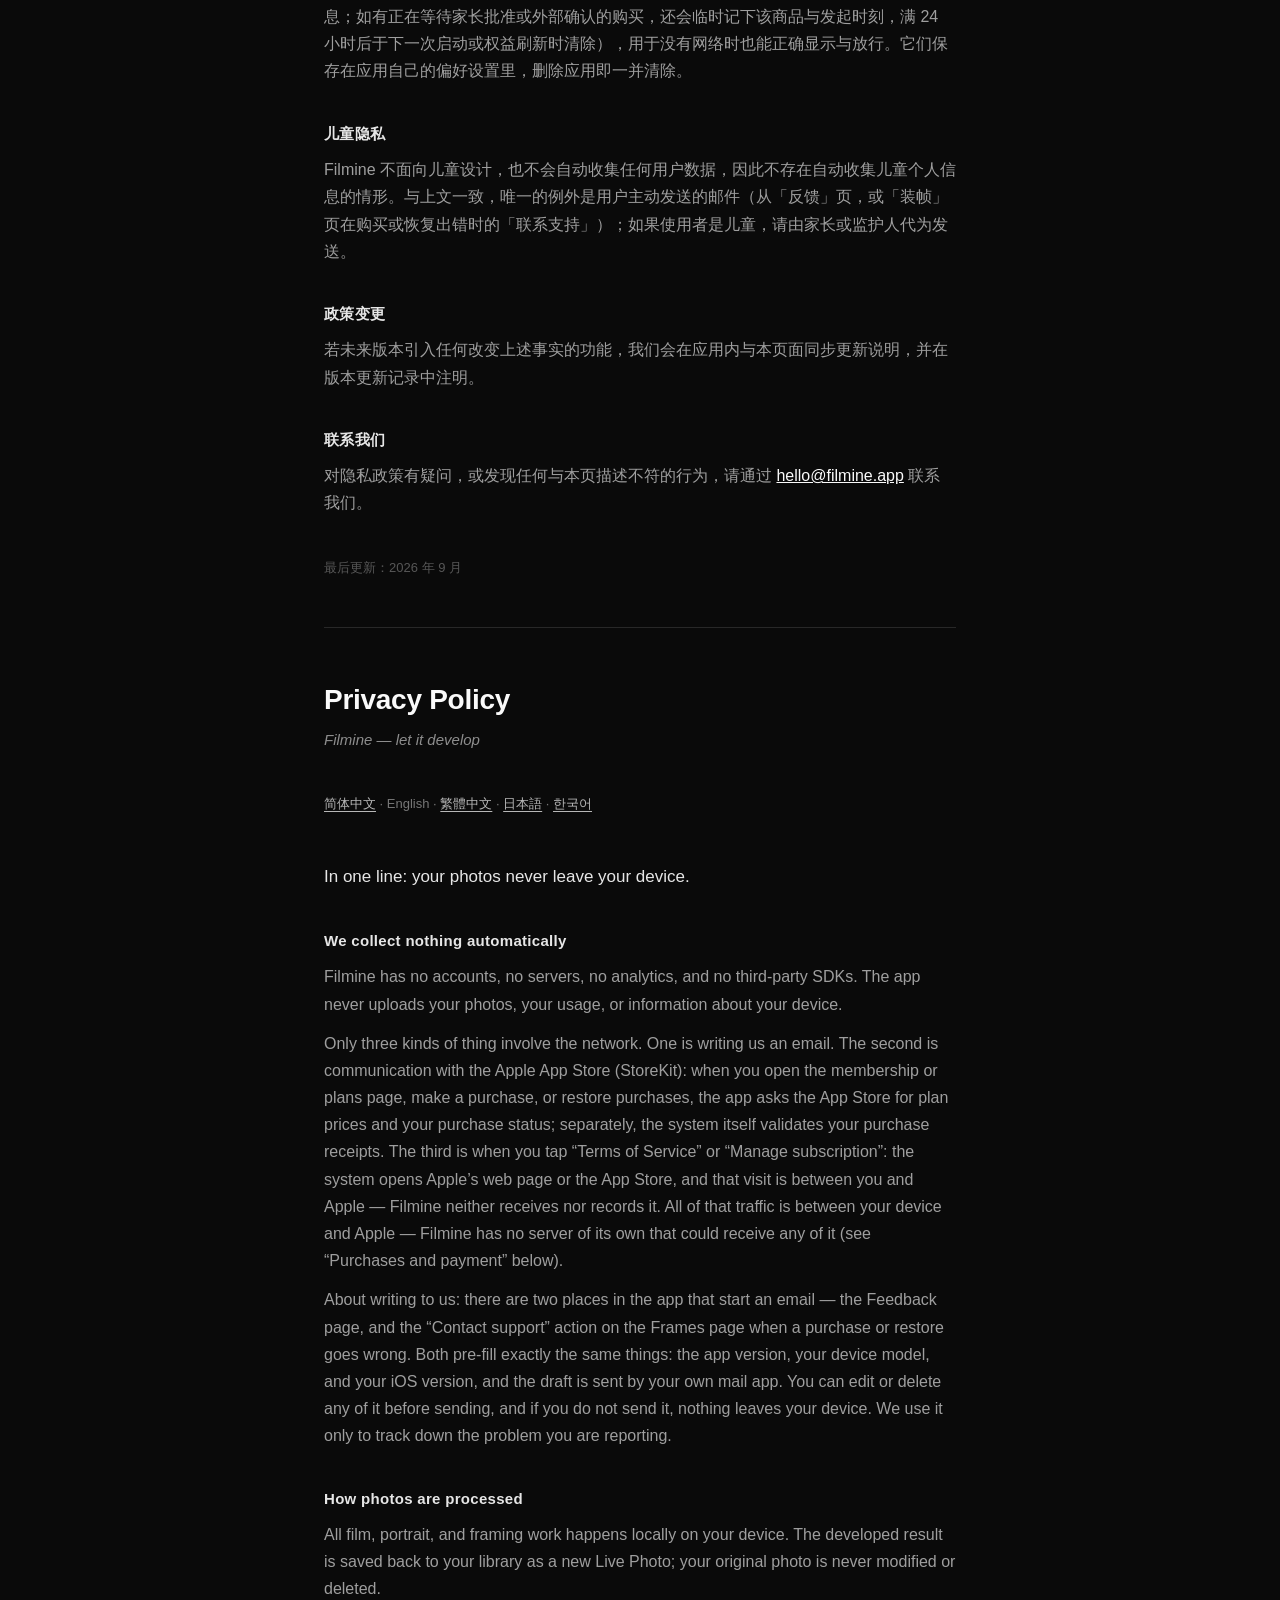
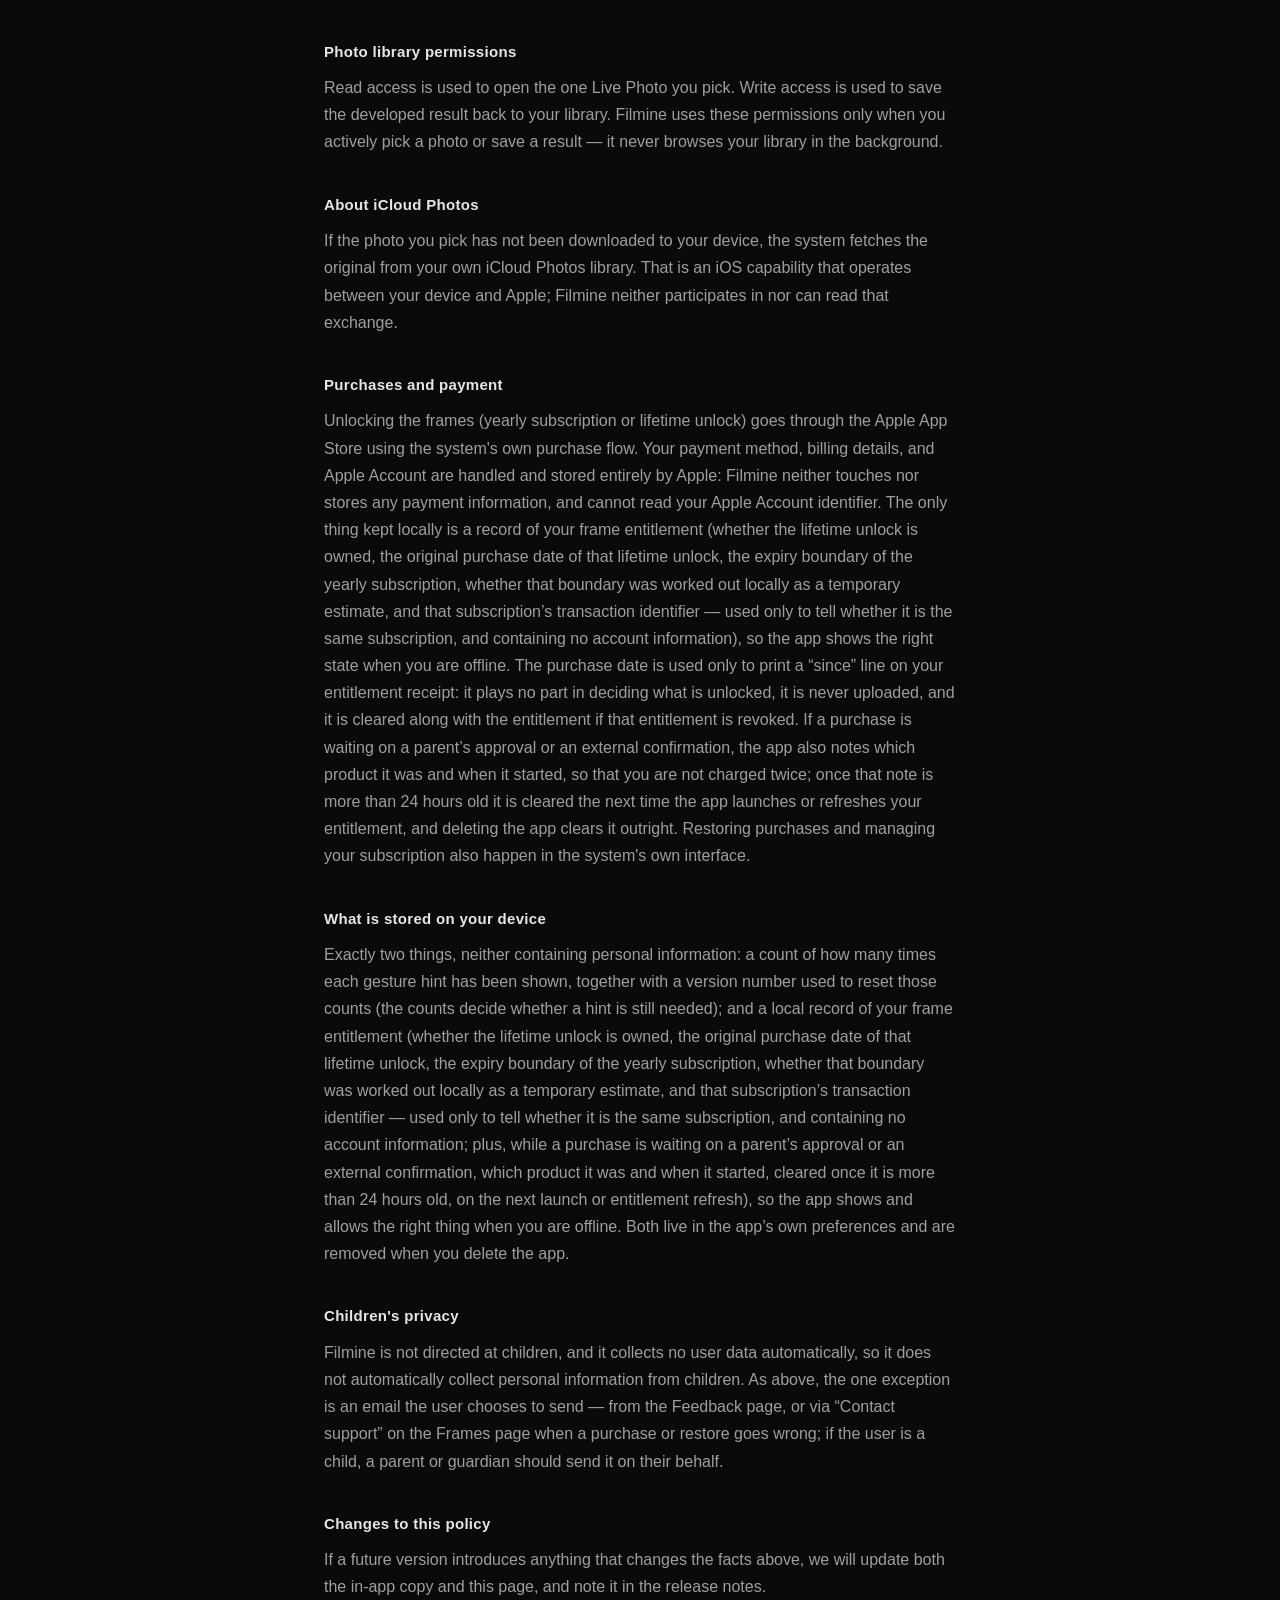
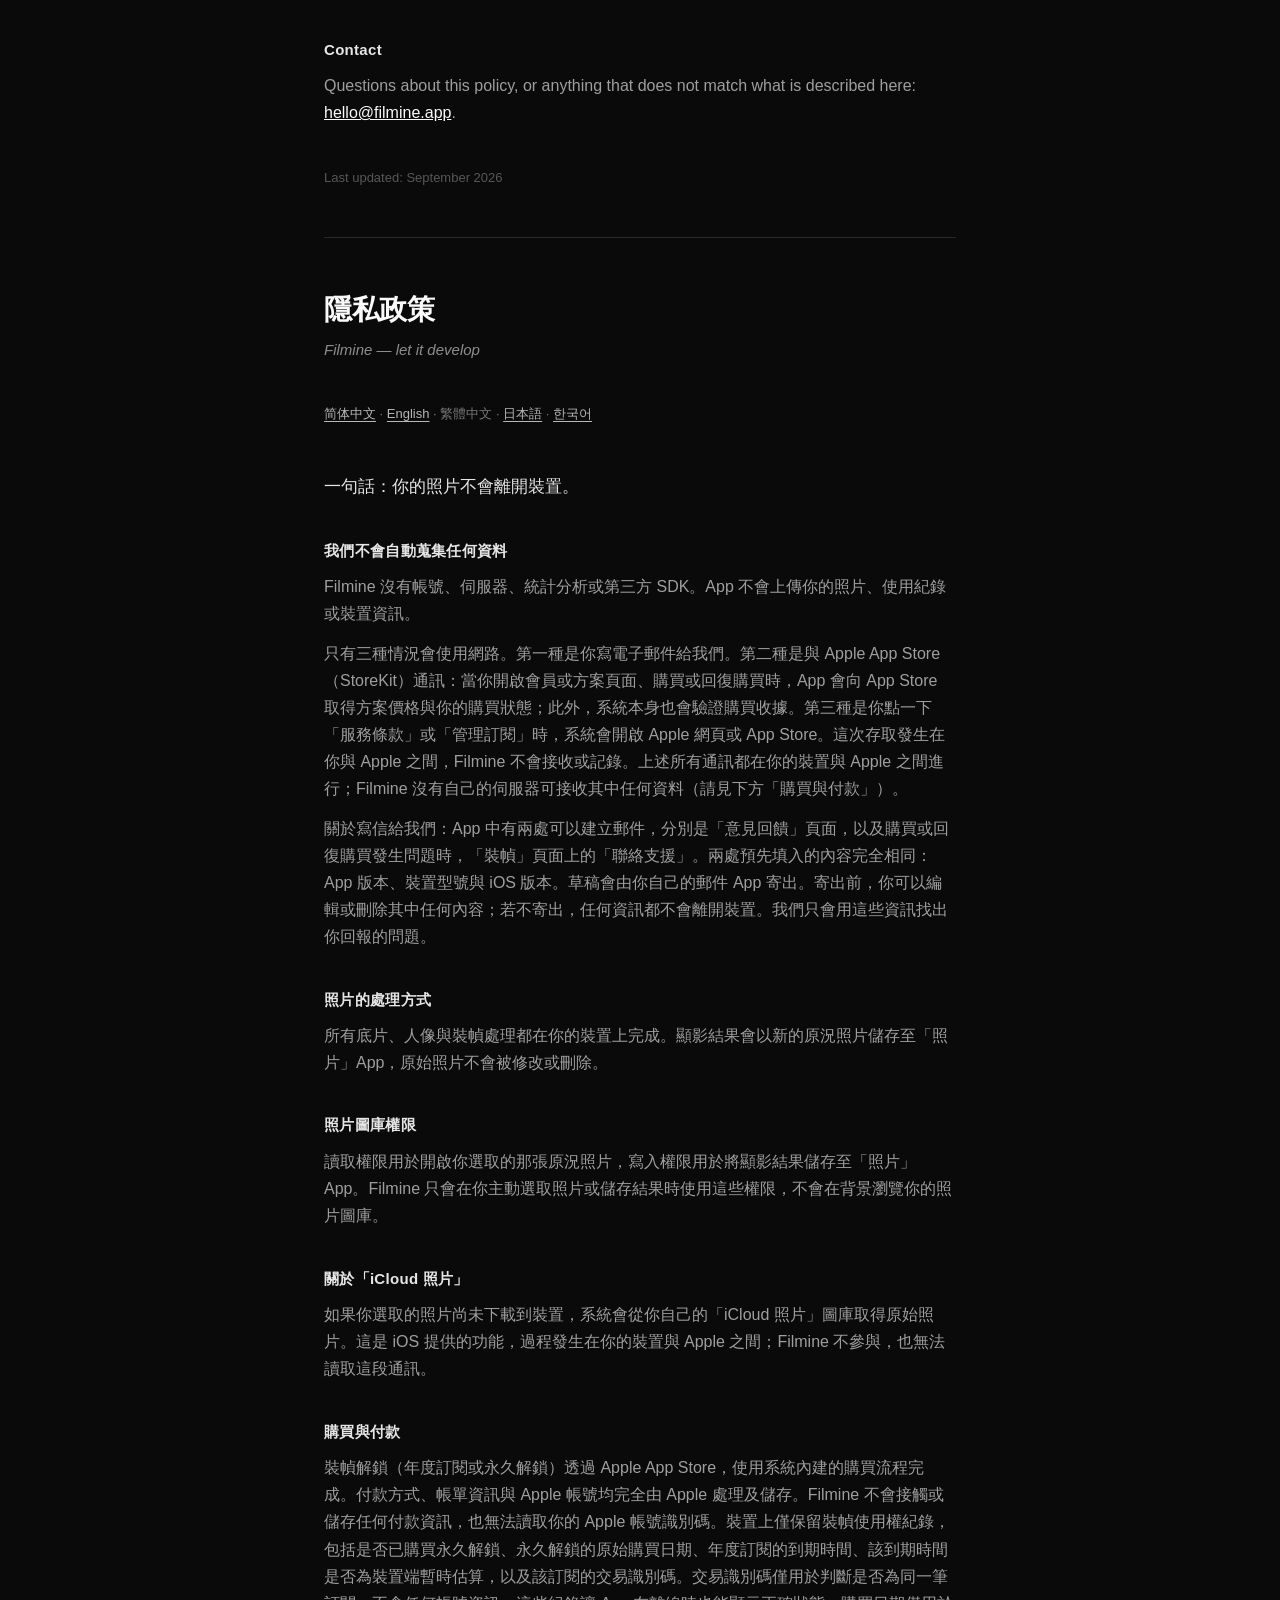
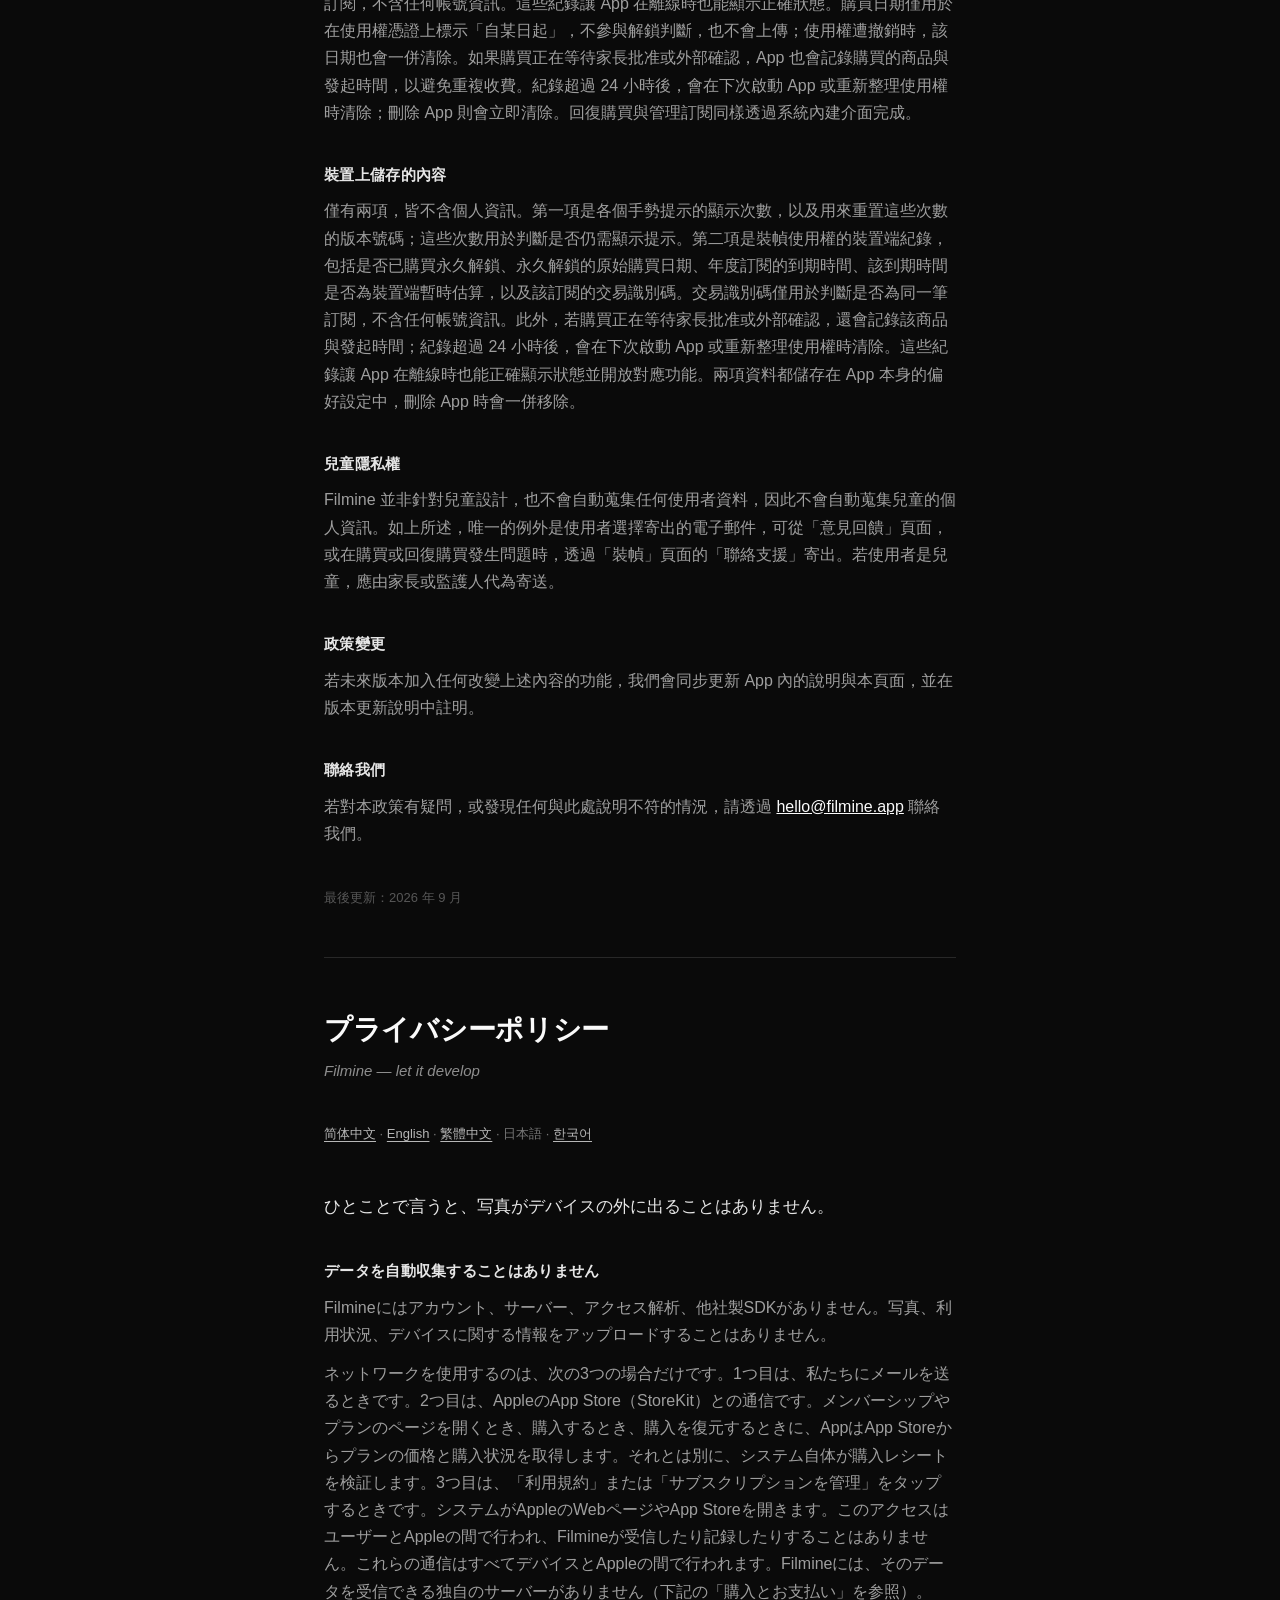
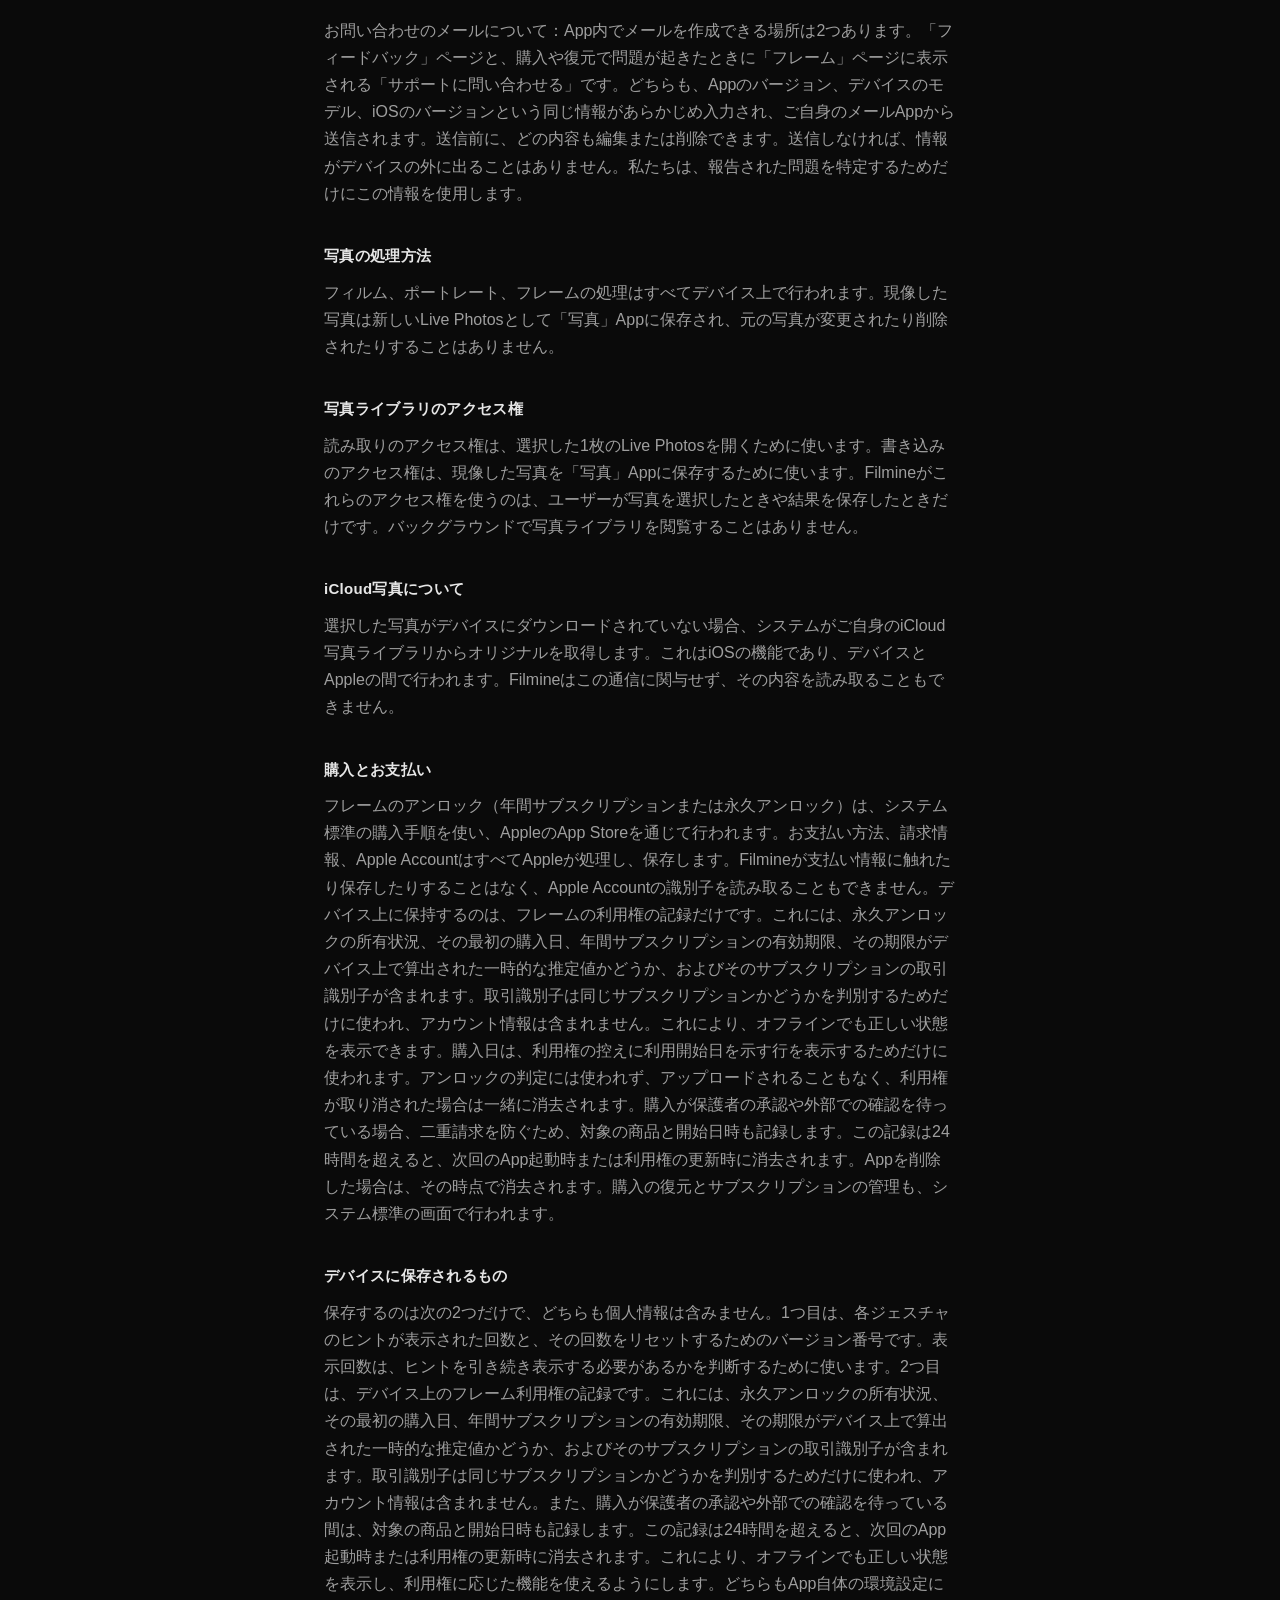
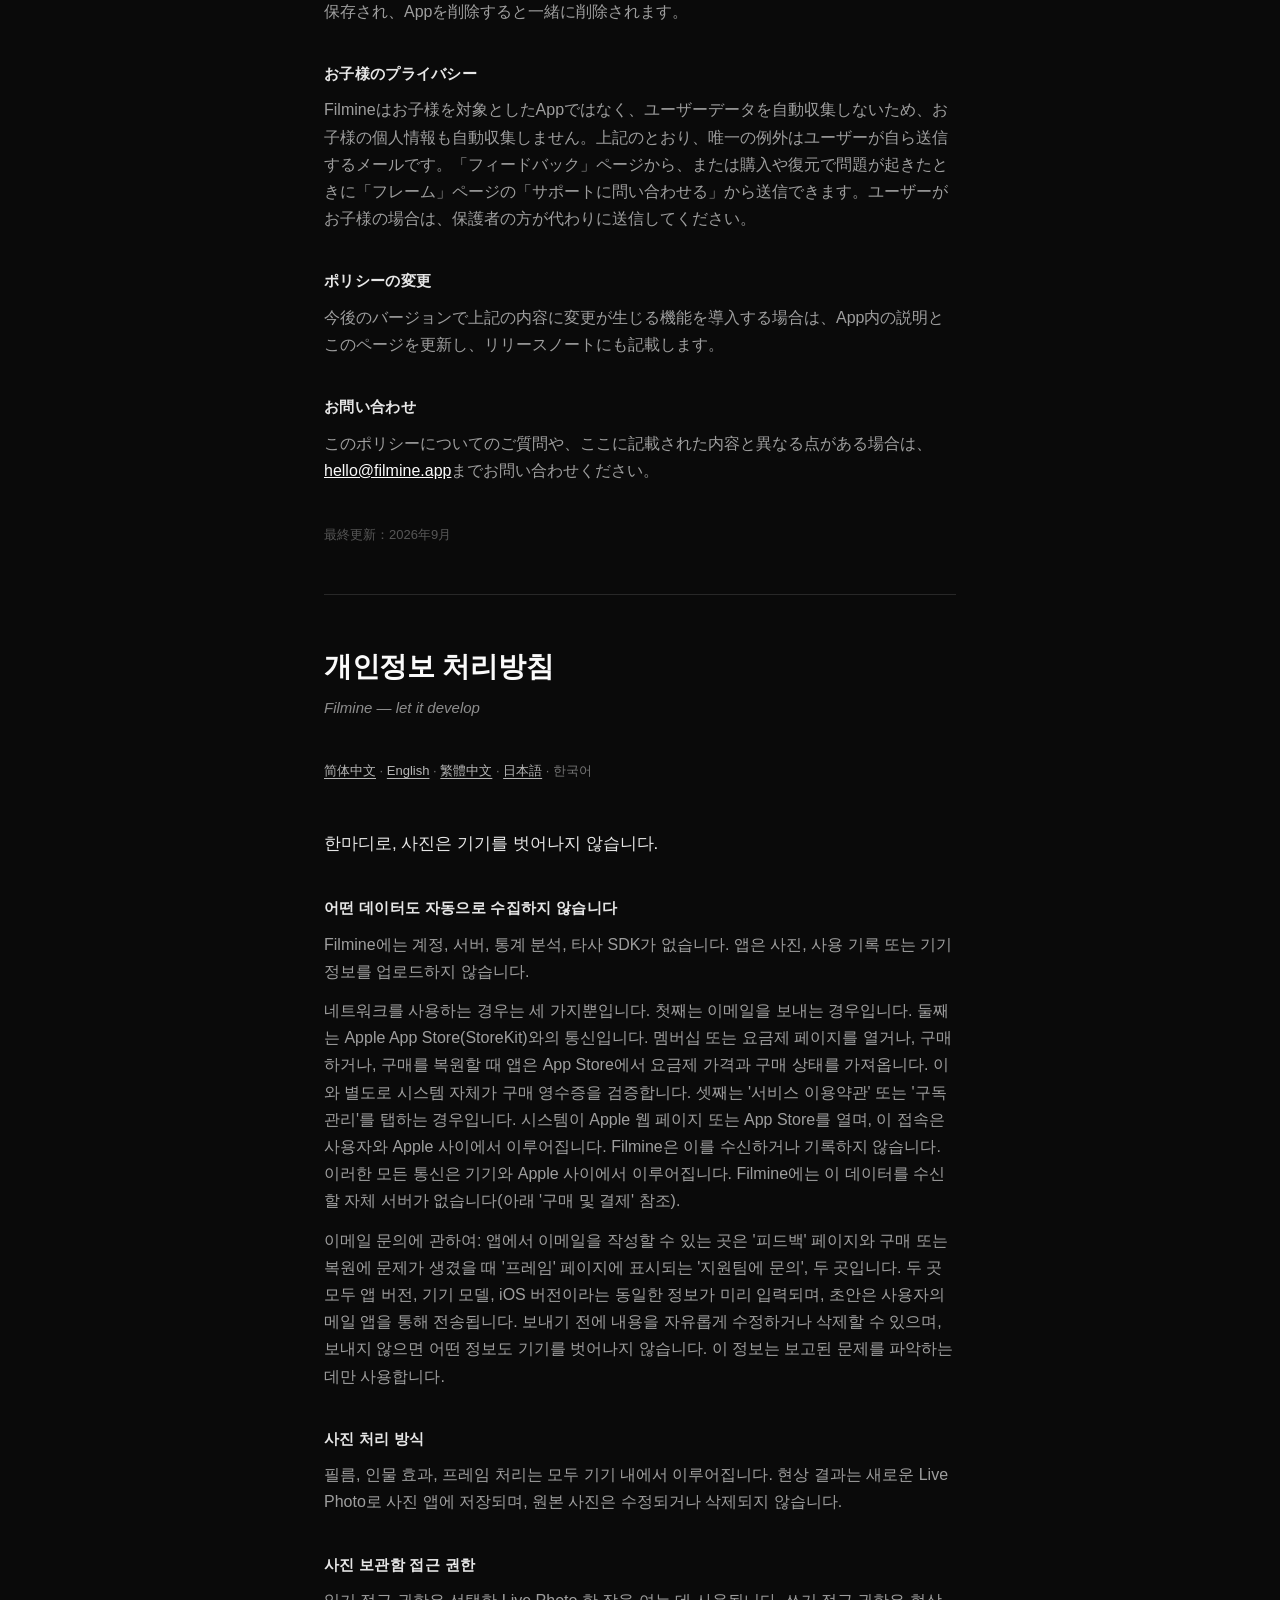
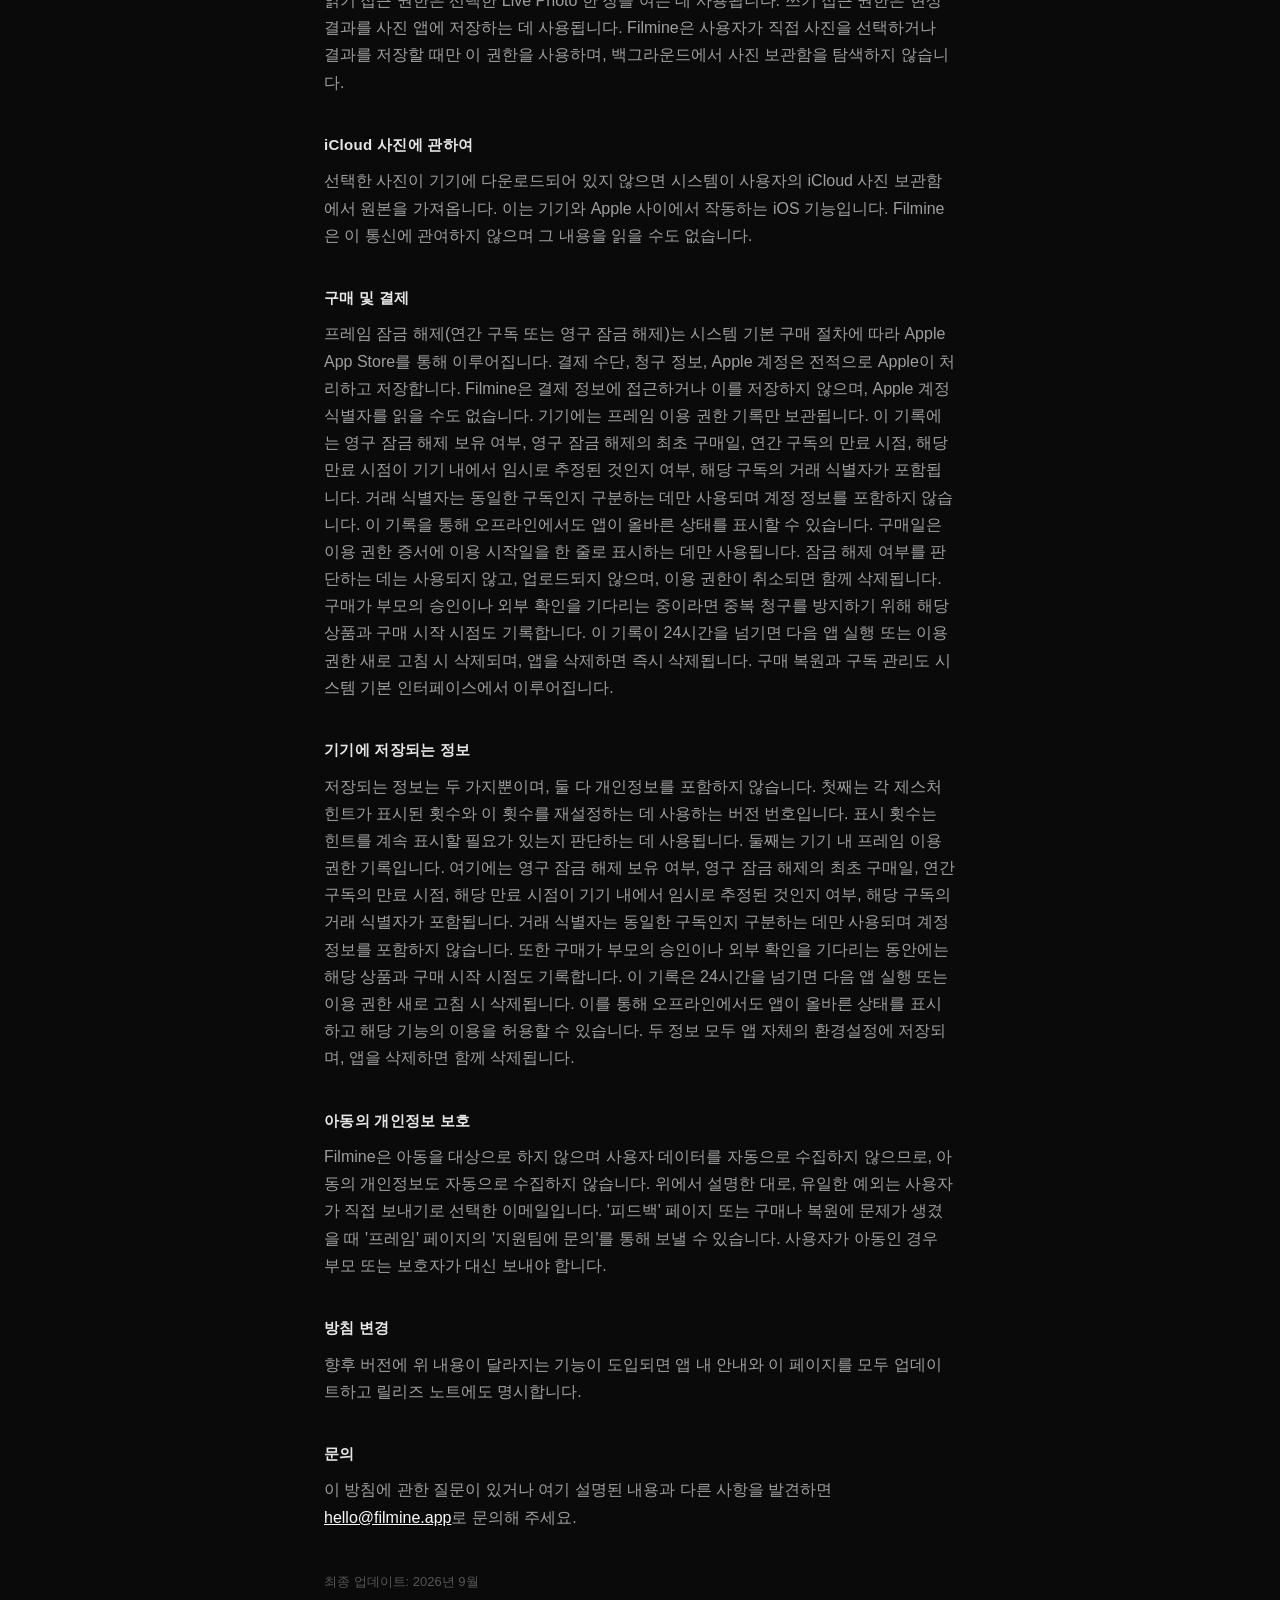
==== commit 3e13e219: "privacy / support: 五语(zh-Hans / en / zh-Hant / ja / ko)—— privacy.html 由主仓 catalog 生成(与应用内同一份文案),sup" ====
--- a/privacy.html
+++ b/privacy.html
@@ -3,7 +3,7 @@
 <head>
 <meta charset="utf-8">
 <meta name="viewport" content="width=device-width, initial-scale=1">
-<title>Filmine — 隐私政策 / Privacy Policy</title>
+<title>Filmine — 隐私政策 / Privacy Policy / 隱私政策 / プライバシーポリシー / 개인정보 처리방침</title>
 <style>
   /* 品牌红线(CLAUDE.md 设计原则 3 / design/tokens.json):Portra 黄只标
      active / selected / developing,严禁装饰性使用。静态页面没有任何 active
@@ -29,11 +29,10 @@
 </head>
 <body>
 <div class="wrap">
-
+<section lang="zh-Hans" id="zh-Hans">
   <h1>隐私政策</h1>
   <p class="brand">Filmine — let it develop</p>
-  <p class="lang"><a href="#en">English version below ↓</a></p>
-
+  <p class="lang"><span>简体中文</span> · <a href="#en">English</a> · <a href="#zh-Hant">繁體中文</a> · <a href="#ja">日本語</a> · <a href="#ko">한국어</a></p>
   <p class="lede">一句话：你的照片不会离开这台设备。</p>
 
   <h2>我们不会自动收集任何数据</h2>
@@ -63,21 +62,23 @@
   <p>若未来版本引入任何改变上述事实的功能，我们会在应用内与本页面同步更新说明，并在版本更新记录中注明。</p>
 
   <h2>联系我们</h2>
-  <p>对隐私政策有疑问，或发现任何与本页描述不符的行为，请联系 <a href="mailto:hello@filmine.app">hello@filmine.app</a>。</p>
+  <p>对隐私政策有疑问，或发现任何与本页描述不符的行为，请通过 <a href="mailto:hello@filmine.app">hello@filmine.app</a> 联系我们。</p>
 
   <p class="meta">最后更新：2026 年 9 月</p>
-
-  <hr>
-
-  <h1 id="en">Privacy Policy</h1>
-  <p class="brand">Filmine — let it develop</p>
-
+</section>
+
+  <hr>
+
+<section lang="en" id="en">
+  <h1>Privacy Policy</h1>
+  <p class="brand">Filmine — let it develop</p>
+  <p class="lang"><a href="#zh-Hans">简体中文</a> · <span>English</span> · <a href="#zh-Hant">繁體中文</a> · <a href="#ja">日本語</a> · <a href="#ko">한국어</a></p>
   <p class="lede">In one line: your photos never leave your device.</p>
 
   <h2>We collect nothing automatically</h2>
   <p>Filmine has no accounts, no servers, no analytics, and no third-party SDKs. The app never uploads your photos, your usage, or information about your device.</p>
-  <p>Only three kinds of thing involve the network. One is writing us an email. The second is communication with the Apple App Store (StoreKit): when you open the membership or plans page, make a purchase, or restore purchases, the app asks the App Store for plan prices and your purchase status; separately, the system itself validates your purchase receipts. The third is when you tap &ldquo;Terms of Service&rdquo; or &ldquo;Manage subscription&rdquo;: the system opens Apple&rsquo;s web page or the App Store, and that visit is between you and Apple &mdash; Filmine neither receives nor records it. All of that traffic is between your device and Apple &mdash; Filmine has no server of its own that could receive any of it (see &ldquo;Purchases and payment&rdquo; below).</p>
-  <p>About writing to us: there are two places in the app that start an email &mdash; the Feedback page, and the &ldquo;Contact support&rdquo; action on the Frames page when a purchase or restore goes wrong. Both pre-fill exactly the same things: the app version, your device model, and your iOS version, and the draft is sent by your own mail app. You can edit or delete any of it before sending, and if you do not send it, nothing leaves your device. We use it only to track down the problem you are reporting.</p>
+  <p>Only three kinds of thing involve the network. One is writing us an email. The second is communication with the Apple App Store (StoreKit): when you open the membership or plans page, make a purchase, or restore purchases, the app asks the App Store for plan prices and your purchase status; separately, the system itself validates your purchase receipts. The third is when you tap “Terms of Service” or “Manage subscription”: the system opens Apple’s web page or the App Store, and that visit is between you and Apple — Filmine neither receives nor records it. All of that traffic is between your device and Apple — Filmine has no server of its own that could receive any of it (see “Purchases and payment” below).</p>
+  <p>About writing to us: there are two places in the app that start an email — the Feedback page, and the “Contact support” action on the Frames page when a purchase or restore goes wrong. Both pre-fill exactly the same things: the app version, your device model, and your iOS version, and the draft is sent by your own mail app. You can edit or delete any of it before sending, and if you do not send it, nothing leaves your device. We use it only to track down the problem you are reporting.</p>
 
   <h2>How photos are processed</h2>
   <p>All film, portrait, and framing work happens locally on your device. The developed result is saved back to your library as a new Live Photo; your original photo is never modified or deleted.</p>
@@ -89,13 +90,13 @@
   <p>If the photo you pick has not been downloaded to your device, the system fetches the original from your own iCloud Photos library. That is an iOS capability that operates between your device and Apple; Filmine neither participates in nor can read that exchange.</p>
 
   <h2>Purchases and payment</h2>
-  <p>Unlocking the frames (yearly subscription or lifetime unlock) goes through the Apple App Store using the system's own purchase flow. Your payment method, billing details, and Apple Account are handled and stored entirely by Apple: Filmine neither touches nor stores any payment information, and cannot read your Apple Account identifier. The only thing kept locally is a record of your frame entitlement (whether the lifetime unlock is owned, the original purchase date of that lifetime unlock, the expiry boundary of the yearly subscription, whether that boundary was worked out locally as a temporary estimate, and that subscription&rsquo;s transaction identifier &mdash; used only to tell whether it is the same subscription, and containing no account information), so the app shows the right state when you are offline. The purchase date is used only to print a &ldquo;since&rdquo; line on your entitlement receipt: it plays no part in deciding what is unlocked, it is never uploaded, and it is cleared along with the entitlement if that entitlement is revoked. If a purchase is waiting on a parent&rsquo;s approval or an external confirmation, the app also notes which product it was and when it started, so that you are not charged twice; once that note is more than 24 hours old it is cleared the next time the app launches or refreshes your entitlement, and deleting the app clears it outright. Restoring purchases and managing your subscription also happen in the system's own interface.</p>
+  <p>Unlocking the frames (yearly subscription or lifetime unlock) goes through the Apple App Store using the system's own purchase flow. Your payment method, billing details, and Apple Account are handled and stored entirely by Apple: Filmine neither touches nor stores any payment information, and cannot read your Apple Account identifier. The only thing kept locally is a record of your frame entitlement (whether the lifetime unlock is owned, the original purchase date of that lifetime unlock, the expiry boundary of the yearly subscription, whether that boundary was worked out locally as a temporary estimate, and that subscription’s transaction identifier — used only to tell whether it is the same subscription, and containing no account information), so the app shows the right state when you are offline. The purchase date is used only to print a “since” line on your entitlement receipt: it plays no part in deciding what is unlocked, it is never uploaded, and it is cleared along with the entitlement if that entitlement is revoked. If a purchase is waiting on a parent’s approval or an external confirmation, the app also notes which product it was and when it started, so that you are not charged twice; once that note is more than 24 hours old it is cleared the next time the app launches or refreshes your entitlement, and deleting the app clears it outright. Restoring purchases and managing your subscription also happen in the system's own interface.</p>
 
   <h2>What is stored on your device</h2>
-  <p>Exactly two things, neither containing personal information: a count of how many times each gesture hint has been shown, together with a version number used to reset those counts (the counts decide whether a hint is still needed); and a local record of your frame entitlement (whether the lifetime unlock is owned, the original purchase date of that lifetime unlock, the expiry boundary of the yearly subscription, whether that boundary was worked out locally as a temporary estimate, and that subscription&rsquo;s transaction identifier &mdash; used only to tell whether it is the same subscription, and containing no account information; plus, while a purchase is waiting on a parent&rsquo;s approval or an external confirmation, which product it was and when it started, cleared once it is more than 24 hours old, on the next launch or entitlement refresh), so the app shows and allows the right thing when you are offline. Both live in the app&rsquo;s own preferences and are removed when you delete the app.</p>
+  <p>Exactly two things, neither containing personal information: a count of how many times each gesture hint has been shown, together with a version number used to reset those counts (the counts decide whether a hint is still needed); and a local record of your frame entitlement (whether the lifetime unlock is owned, the original purchase date of that lifetime unlock, the expiry boundary of the yearly subscription, whether that boundary was worked out locally as a temporary estimate, and that subscription’s transaction identifier — used only to tell whether it is the same subscription, and containing no account information; plus, while a purchase is waiting on a parent’s approval or an external confirmation, which product it was and when it started, cleared once it is more than 24 hours old, on the next launch or entitlement refresh), so the app shows and allows the right thing when you are offline. Both live in the app’s own preferences and are removed when you delete the app.</p>
 
   <h2>Children's privacy</h2>
-  <p>Filmine is not directed at children, and it collects no user data automatically, so it does not automatically collect personal information from children. As above, the one exception is an email the user chooses to send &mdash; from the Feedback page, or via &ldquo;Contact support&rdquo; on the Frames page when a purchase or restore goes wrong; if the user is a child, a parent or guardian should send it on their behalf.</p>
+  <p>Filmine is not directed at children, and it collects no user data automatically, so it does not automatically collect personal information from children. As above, the one exception is an email the user chooses to send — from the Feedback page, or via “Contact support” on the Frames page when a purchase or restore goes wrong; if the user is a child, a parent or guardian should send it on their behalf.</p>
 
   <h2>Changes to this policy</h2>
   <p>If a future version introduces anything that changes the facts above, we will update both the in-app copy and this page, and note it in the release notes.</p>
@@ -104,6 +105,127 @@
   <p>Questions about this policy, or anything that does not match what is described here: <a href="mailto:hello@filmine.app">hello@filmine.app</a>.</p>
 
   <p class="meta">Last updated: September 2026</p>
+</section>
+
+  <hr>
+
+<section lang="zh-Hant" id="zh-Hant">
+  <h1>隱私政策</h1>
+  <p class="brand">Filmine — let it develop</p>
+  <p class="lang"><a href="#zh-Hans">简体中文</a> · <a href="#en">English</a> · <span>繁體中文</span> · <a href="#ja">日本語</a> · <a href="#ko">한국어</a></p>
+  <p class="lede">一句話：你的照片不會離開裝置。</p>
+
+  <h2>我們不會自動蒐集任何資料</h2>
+  <p>Filmine 沒有帳號、伺服器、統計分析或第三方 SDK。App 不會上傳你的照片、使用紀錄或裝置資訊。</p>
+  <p>只有三種情況會使用網路。第一種是你寫電子郵件給我們。第二種是與 Apple App Store（StoreKit）通訊：當你開啟會員或方案頁面、購買或回復購買時，App 會向 App Store 取得方案價格與你的購買狀態；此外，系統本身也會驗證購買收據。第三種是你點一下「服務條款」或「管理訂閱」時，系統會開啟 Apple 網頁或 App Store。這次存取發生在你與 Apple 之間，Filmine 不會接收或記錄。上述所有通訊都在你的裝置與 Apple 之間進行；Filmine 沒有自己的伺服器可接收其中任何資料（請見下方「購買與付款」）。</p>
+  <p>關於寫信給我們：App 中有兩處可以建立郵件，分別是「意見回饋」頁面，以及購買或回復購買發生問題時，「裝幀」頁面上的「聯絡支援」。兩處預先填入的內容完全相同：App 版本、裝置型號與 iOS 版本。草稿會由你自己的郵件 App 寄出。寄出前，你可以編輯或刪除其中任何內容；若不寄出，任何資訊都不會離開裝置。我們只會用這些資訊找出你回報的問題。</p>
+
+  <h2>照片的處理方式</h2>
+  <p>所有底片、人像與裝幀處理都在你的裝置上完成。顯影結果會以新的原況照片儲存至「照片」App，原始照片不會被修改或刪除。</p>
+
+  <h2>照片圖庫權限</h2>
+  <p>讀取權限用於開啟你選取的那張原況照片，寫入權限用於將顯影結果儲存至「照片」App。Filmine 只會在你主動選取照片或儲存結果時使用這些權限，不會在背景瀏覽你的照片圖庫。</p>
+
+  <h2>關於「iCloud 照片」</h2>
+  <p>如果你選取的照片尚未下載到裝置，系統會從你自己的「iCloud 照片」圖庫取得原始照片。這是 iOS 提供的功能，過程發生在你的裝置與 Apple 之間；Filmine 不參與，也無法讀取這段通訊。</p>
+
+  <h2>購買與付款</h2>
+  <p>裝幀解鎖（年度訂閱或永久解鎖）透過 Apple App Store，使用系統內建的購買流程完成。付款方式、帳單資訊與 Apple 帳號均完全由 Apple 處理及儲存。Filmine 不會接觸或儲存任何付款資訊，也無法讀取你的 Apple 帳號識別碼。裝置上僅保留裝幀使用權紀錄，包括是否已購買永久解鎖、永久解鎖的原始購買日期、年度訂閱的到期時間、該到期時間是否為裝置端暫時估算，以及該訂閱的交易識別碼。交易識別碼僅用於判斷是否為同一筆訂閱，不含任何帳號資訊。這些紀錄讓 App 在離線時也能顯示正確狀態。購買日期僅用於在使用權憑證上標示「自某日起」，不參與解鎖判斷，也不會上傳；使用權遭撤銷時，該日期也會一併清除。如果購買正在等待家長批准或外部確認，App 也會記錄購買的商品與發起時間，以避免重複收費。紀錄超過 24 小時後，會在下次啟動 App 或重新整理使用權時清除；刪除 App 則會立即清除。回復購買與管理訂閱同樣透過系統內建介面完成。</p>
+
+  <h2>裝置上儲存的內容</h2>
+  <p>僅有兩項，皆不含個人資訊。第一項是各個手勢提示的顯示次數，以及用來重置這些次數的版本號碼；這些次數用於判斷是否仍需顯示提示。第二項是裝幀使用權的裝置端紀錄，包括是否已購買永久解鎖、永久解鎖的原始購買日期、年度訂閱的到期時間、該到期時間是否為裝置端暫時估算，以及該訂閱的交易識別碼。交易識別碼僅用於判斷是否為同一筆訂閱，不含任何帳號資訊。此外，若購買正在等待家長批准或外部確認，還會記錄該商品與發起時間；紀錄超過 24 小時後，會在下次啟動 App 或重新整理使用權時清除。這些紀錄讓 App 在離線時也能正確顯示狀態並開放對應功能。兩項資料都儲存在 App 本身的偏好設定中，刪除 App 時會一併移除。</p>
+
+  <h2>兒童隱私權</h2>
+  <p>Filmine 並非針對兒童設計，也不會自動蒐集任何使用者資料，因此不會自動蒐集兒童的個人資訊。如上所述，唯一的例外是使用者選擇寄出的電子郵件，可從「意見回饋」頁面，或在購買或回復購買發生問題時，透過「裝幀」頁面的「聯絡支援」寄出。若使用者是兒童，應由家長或監護人代為寄送。</p>
+
+  <h2>政策變更</h2>
+  <p>若未來版本加入任何改變上述內容的功能，我們會同步更新 App 內的說明與本頁面，並在版本更新說明中註明。</p>
+
+  <h2>聯絡我們</h2>
+  <p>若對本政策有疑問，或發現任何與此處說明不符的情況，請透過 <a href="mailto:hello@filmine.app">hello@filmine.app</a> 聯絡我們。</p>
+
+  <p class="meta">最後更新：2026 年 9 月</p>
+</section>
+
+  <hr>
+
+<section lang="ja" id="ja">
+  <h1>プライバシーポリシー</h1>
+  <p class="brand">Filmine — let it develop</p>
+  <p class="lang"><a href="#zh-Hans">简体中文</a> · <a href="#en">English</a> · <a href="#zh-Hant">繁體中文</a> · <span>日本語</span> · <a href="#ko">한국어</a></p>
+  <p class="lede">ひとことで言うと、写真がデバイスの外に出ることはありません。</p>
+
+  <h2>データを自動収集することはありません</h2>
+  <p>Filmineにはアカウント、サーバー、アクセス解析、他社製SDKがありません。写真、利用状況、デバイスに関する情報をアップロードすることはありません。</p>
+  <p>ネットワークを使用するのは、次の3つの場合だけです。1つ目は、私たちにメールを送るときです。2つ目は、AppleのApp Store（StoreKit）との通信です。メンバーシップやプランのページを開くとき、購入するとき、購入を復元するときに、AppはApp Storeからプランの価格と購入状況を取得します。それとは別に、システム自体が購入レシートを検証します。3つ目は、「利用規約」または「サブスクリプションを管理」をタップするときです。システムがAppleのWebページやApp Storeを開きます。このアクセスはユーザーとAppleの間で行われ、Filmineが受信したり記録したりすることはありません。これらの通信はすべてデバイスとAppleの間で行われます。Filmineには、そのデータを受信できる独自のサーバーがありません（下記の「購入とお支払い」を参照）。</p>
+  <p>お問い合わせのメールについて：App内でメールを作成できる場所は2つあります。「フィードバック」ページと、購入や復元で問題が起きたときに「フレーム」ページに表示される「サポートに問い合わせる」です。どちらも、Appのバージョン、デバイスのモデル、iOSのバージョンという同じ情報があらかじめ入力され、ご自身のメールAppから送信されます。送信前に、どの内容も編集または削除できます。送信しなければ、情報がデバイスの外に出ることはありません。私たちは、報告された問題を特定するためだけにこの情報を使用します。</p>
+
+  <h2>写真の処理方法</h2>
+  <p>フィルム、ポートレート、フレームの処理はすべてデバイス上で行われます。現像した写真は新しいLive Photosとして「写真」Appに保存され、元の写真が変更されたり削除されたりすることはありません。</p>
+
+  <h2>写真ライブラリのアクセス権</h2>
+  <p>読み取りのアクセス権は、選択した1枚のLive Photosを開くために使います。書き込みのアクセス権は、現像した写真を「写真」Appに保存するために使います。Filmineがこれらのアクセス権を使うのは、ユーザーが写真を選択したときや結果を保存したときだけです。バックグラウンドで写真ライブラリを閲覧することはありません。</p>
+
+  <h2>iCloud写真について</h2>
+  <p>選択した写真がデバイスにダウンロードされていない場合、システムがご自身のiCloud写真ライブラリからオリジナルを取得します。これはiOSの機能であり、デバイスとAppleの間で行われます。Filmineはこの通信に関与せず、その内容を読み取ることもできません。</p>
+
+  <h2>購入とお支払い</h2>
+  <p>フレームのアンロック（年間サブスクリプションまたは永久アンロック）は、システム標準の購入手順を使い、AppleのApp Storeを通じて行われます。お支払い方法、請求情報、Apple AccountはすべてAppleが処理し、保存します。Filmineが支払い情報に触れたり保存したりすることはなく、Apple Accountの識別子を読み取ることもできません。デバイス上に保持するのは、フレームの利用権の記録だけです。これには、永久アンロックの所有状況、その最初の購入日、年間サブスクリプションの有効期限、その期限がデバイス上で算出された一時的な推定値かどうか、およびそのサブスクリプションの取引識別子が含まれます。取引識別子は同じサブスクリプションかどうかを判別するためだけに使われ、アカウント情報は含まれません。これにより、オフラインでも正しい状態を表示できます。購入日は、利用権の控えに利用開始日を示す行を表示するためだけに使われます。アンロックの判定には使われず、アップロードされることもなく、利用権が取り消された場合は一緒に消去されます。購入が保護者の承認や外部での確認を待っている場合、二重請求を防ぐため、対象の商品と開始日時も記録します。この記録は24時間を超えると、次回のApp起動時または利用権の更新時に消去されます。Appを削除した場合は、その時点で消去されます。購入の復元とサブスクリプションの管理も、システム標準の画面で行われます。</p>
+
+  <h2>デバイスに保存されるもの</h2>
+  <p>保存するのは次の2つだけで、どちらも個人情報は含みません。1つ目は、各ジェスチャのヒントが表示された回数と、その回数をリセットするためのバージョン番号です。表示回数は、ヒントを引き続き表示する必要があるかを判断するために使います。2つ目は、デバイス上のフレーム利用権の記録です。これには、永久アンロックの所有状況、その最初の購入日、年間サブスクリプションの有効期限、その期限がデバイス上で算出された一時的な推定値かどうか、およびそのサブスクリプションの取引識別子が含まれます。取引識別子は同じサブスクリプションかどうかを判別するためだけに使われ、アカウント情報は含まれません。また、購入が保護者の承認や外部での確認を待っている間は、対象の商品と開始日時も記録します。この記録は24時間を超えると、次回のApp起動時または利用権の更新時に消去されます。これにより、オフラインでも正しい状態を表示し、利用権に応じた機能を使えるようにします。どちらもApp自体の環境設定に保存され、Appを削除すると一緒に削除されます。</p>
+
+  <h2>お子様のプライバシー</h2>
+  <p>Filmineはお子様を対象としたAppではなく、ユーザーデータを自動収集しないため、お子様の個人情報も自動収集しません。上記のとおり、唯一の例外はユーザーが自ら送信するメールです。「フィードバック」ページから、または購入や復元で問題が起きたときに「フレーム」ページの「サポートに問い合わせる」から送信できます。ユーザーがお子様の場合は、保護者の方が代わりに送信してください。</p>
+
+  <h2>ポリシーの変更</h2>
+  <p>今後のバージョンで上記の内容に変更が生じる機能を導入する場合は、App内の説明とこのページを更新し、リリースノートにも記載します。</p>
+
+  <h2>お問い合わせ</h2>
+  <p>このポリシーについてのご質問や、ここに記載された内容と異なる点がある場合は、<a href="mailto:hello@filmine.app">hello@filmine.app</a>までお問い合わせください。</p>
+
+  <p class="meta">最終更新：2026年9月</p>
+</section>
+
+  <hr>
+
+<section lang="ko" id="ko">
+  <h1>개인정보 처리방침</h1>
+  <p class="brand">Filmine — let it develop</p>
+  <p class="lang"><a href="#zh-Hans">简体中文</a> · <a href="#en">English</a> · <a href="#zh-Hant">繁體中文</a> · <a href="#ja">日本語</a> · <span>한국어</span></p>
+  <p class="lede">한마디로, 사진은 기기를 벗어나지 않습니다.</p>
+
+  <h2>어떤 데이터도 자동으로 수집하지 않습니다</h2>
+  <p>Filmine에는 계정, 서버, 통계 분석, 타사 SDK가 없습니다. 앱은 사진, 사용 기록 또는 기기 정보를 업로드하지 않습니다.</p>
+  <p>네트워크를 사용하는 경우는 세 가지뿐입니다. 첫째는 이메일을 보내는 경우입니다. 둘째는 Apple App Store(StoreKit)와의 통신입니다. 멤버십 또는 요금제 페이지를 열거나, 구매하거나, 구매를 복원할 때 앱은 App Store에서 요금제 가격과 구매 상태를 가져옵니다. 이와 별도로 시스템 자체가 구매 영수증을 검증합니다. 셋째는 '서비스 이용약관' 또는 '구독 관리'를 탭하는 경우입니다. 시스템이 Apple 웹 페이지 또는 App Store를 열며, 이 접속은 사용자와 Apple 사이에서 이루어집니다. Filmine은 이를 수신하거나 기록하지 않습니다. 이러한 모든 통신은 기기와 Apple 사이에서 이루어집니다. Filmine에는 이 데이터를 수신할 자체 서버가 없습니다(아래 '구매 및 결제' 참조).</p>
+  <p>이메일 문의에 관하여: 앱에서 이메일을 작성할 수 있는 곳은 '피드백' 페이지와 구매 또는 복원에 문제가 생겼을 때 '프레임' 페이지에 표시되는 '지원팀에 문의', 두 곳입니다. 두 곳 모두 앱 버전, 기기 모델, iOS 버전이라는 동일한 정보가 미리 입력되며, 초안은 사용자의 메일 앱을 통해 전송됩니다. 보내기 전에 내용을 자유롭게 수정하거나 삭제할 수 있으며, 보내지 않으면 어떤 정보도 기기를 벗어나지 않습니다. 이 정보는 보고된 문제를 파악하는 데만 사용합니다.</p>
+
+  <h2>사진 처리 방식</h2>
+  <p>필름, 인물 효과, 프레임 처리는 모두 기기 내에서 이루어집니다. 현상 결과는 새로운 Live Photo로 사진 앱에 저장되며, 원본 사진은 수정되거나 삭제되지 않습니다.</p>
+
+  <h2>사진 보관함 접근 권한</h2>
+  <p>읽기 접근 권한은 선택한 Live Photo 한 장을 여는 데 사용됩니다. 쓰기 접근 권한은 현상 결과를 사진 앱에 저장하는 데 사용됩니다. Filmine은 사용자가 직접 사진을 선택하거나 결과를 저장할 때만 이 권한을 사용하며, 백그라운드에서 사진 보관함을 탐색하지 않습니다.</p>
+
+  <h2>iCloud 사진에 관하여</h2>
+  <p>선택한 사진이 기기에 다운로드되어 있지 않으면 시스템이 사용자의 iCloud 사진 보관함에서 원본을 가져옵니다. 이는 기기와 Apple 사이에서 작동하는 iOS 기능입니다. Filmine은 이 통신에 관여하지 않으며 그 내용을 읽을 수도 없습니다.</p>
+
+  <h2>구매 및 결제</h2>
+  <p>프레임 잠금 해제(연간 구독 또는 영구 잠금 해제)는 시스템 기본 구매 절차에 따라 Apple App Store를 통해 이루어집니다. 결제 수단, 청구 정보, Apple 계정은 전적으로 Apple이 처리하고 저장합니다. Filmine은 결제 정보에 접근하거나 이를 저장하지 않으며, Apple 계정 식별자를 읽을 수도 없습니다. 기기에는 프레임 이용 권한 기록만 보관됩니다. 이 기록에는 영구 잠금 해제 보유 여부, 영구 잠금 해제의 최초 구매일, 연간 구독의 만료 시점, 해당 만료 시점이 기기 내에서 임시로 추정된 것인지 여부, 해당 구독의 거래 식별자가 포함됩니다. 거래 식별자는 동일한 구독인지 구분하는 데만 사용되며 계정 정보를 포함하지 않습니다. 이 기록을 통해 오프라인에서도 앱이 올바른 상태를 표시할 수 있습니다. 구매일은 이용 권한 증서에 이용 시작일을 한 줄로 표시하는 데만 사용됩니다. 잠금 해제 여부를 판단하는 데는 사용되지 않고, 업로드되지 않으며, 이용 권한이 취소되면 함께 삭제됩니다. 구매가 부모의 승인이나 외부 확인을 기다리는 중이라면 중복 청구를 방지하기 위해 해당 상품과 구매 시작 시점도 기록합니다. 이 기록이 24시간을 넘기면 다음 앱 실행 또는 이용 권한 새로 고침 시 삭제되며, 앱을 삭제하면 즉시 삭제됩니다. 구매 복원과 구독 관리도 시스템 기본 인터페이스에서 이루어집니다.</p>
+
+  <h2>기기에 저장되는 정보</h2>
+  <p>저장되는 정보는 두 가지뿐이며, 둘 다 개인정보를 포함하지 않습니다. 첫째는 각 제스처 힌트가 표시된 횟수와 이 횟수를 재설정하는 데 사용하는 버전 번호입니다. 표시 횟수는 힌트를 계속 표시할 필요가 있는지 판단하는 데 사용됩니다. 둘째는 기기 내 프레임 이용 권한 기록입니다. 여기에는 영구 잠금 해제 보유 여부, 영구 잠금 해제의 최초 구매일, 연간 구독의 만료 시점, 해당 만료 시점이 기기 내에서 임시로 추정된 것인지 여부, 해당 구독의 거래 식별자가 포함됩니다. 거래 식별자는 동일한 구독인지 구분하는 데만 사용되며 계정 정보를 포함하지 않습니다. 또한 구매가 부모의 승인이나 외부 확인을 기다리는 동안에는 해당 상품과 구매 시작 시점도 기록합니다. 이 기록은 24시간을 넘기면 다음 앱 실행 또는 이용 권한 새로 고침 시 삭제됩니다. 이를 통해 오프라인에서도 앱이 올바른 상태를 표시하고 해당 기능의 이용을 허용할 수 있습니다. 두 정보 모두 앱 자체의 환경설정에 저장되며, 앱을 삭제하면 함께 삭제됩니다.</p>
+
+  <h2>아동의 개인정보 보호</h2>
+  <p>Filmine은 아동을 대상으로 하지 않으며 사용자 데이터를 자동으로 수집하지 않으므로, 아동의 개인정보도 자동으로 수집하지 않습니다. 위에서 설명한 대로, 유일한 예외는 사용자가 직접 보내기로 선택한 이메일입니다. '피드백' 페이지 또는 구매나 복원에 문제가 생겼을 때 '프레임' 페이지의 '지원팀에 문의'를 통해 보낼 수 있습니다. 사용자가 아동인 경우 부모 또는 보호자가 대신 보내야 합니다.</p>
+
+  <h2>방침 변경</h2>
+  <p>향후 버전에 위 내용이 달라지는 기능이 도입되면 앱 내 안내와 이 페이지를 모두 업데이트하고 릴리즈 노트에도 명시합니다.</p>
+
+  <h2>문의</h2>
+  <p>이 방침에 관한 질문이 있거나 여기 설명된 내용과 다른 사항을 발견하면 <a href="mailto:hello@filmine.app">hello@filmine.app</a>로 문의해 주세요.</p>
+
+  <p class="meta">최종 업데이트: 2026년 9월</p>
+</section>
 
 </div>
 </body>
